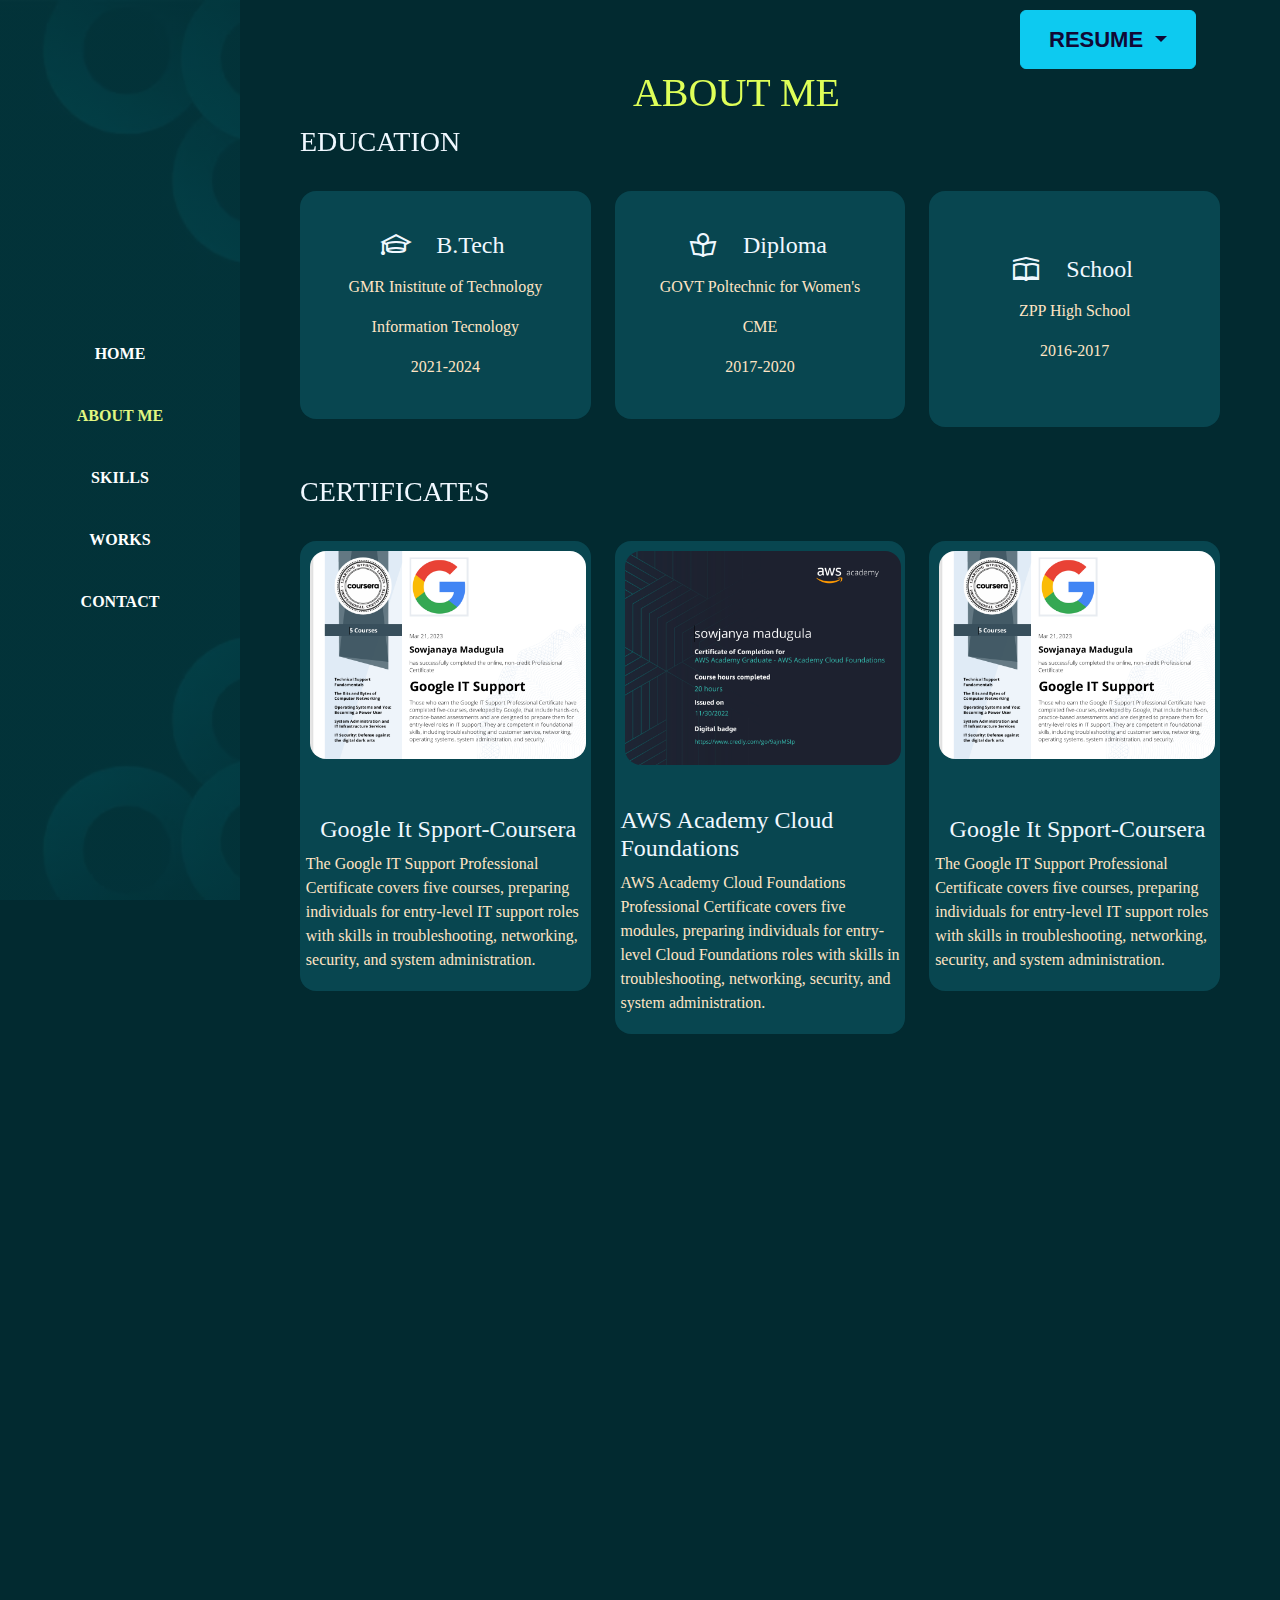
==== aboutme.html @ abd5763e "first commit" ====
<!DOCTYPE html>
<html lang="en">
<head>
    <meta charset="UTF-8">
    <meta name="viewport" content="width=device-width, initial-scale=1.0">
    <title>My portfolio</title>
    <link rel="stylesheet" href="./Assets/css/bootstrap.min.css">
    <link rel="stylesheet" href="./Assets/css/aos.css">
    <link rel="stylesheet" href="./Assets/css/line-awesome.min.css">
    <link rel="stylesheet" href="./Assets/css/style.css">
</head>
<body data-bs-spy="scroll" data-bs-target=".navbar">
<!-- navbar -->
<nav class="navbar navbar-expand-lg navbar-dark fixed-top">
    <div class="container flex-lg-column">
      <a class="navbar-brand mg-lg-auto mb-lg-4" href="#">
        <span class="h3 fw-bold d-blod d-lg-none">Madugula Sowjanya</span>
        <!-- <img src="./Assets/images/myphoto.jpg"  class="d-none d-lg-block Iounded-circle" alt="photo"> -->
      </a>
      <button class="navbar-toggler" type="button" data-bs-toggle="collapse" data-bs-target="#navbarNav" aria-controls="navbarNav" aria-expanded="false" aria-label="Toggle navigation">
        <span class="navbar-toggler-icon"></span>
      </button>
      <div class="collapse navbar-collapse" id="navbar">
        <ul class="navbar-nav ms-auto flex-lg-column text-lg-center">
         
          <li class="nav-item">
            <a class="nav-link" href="index.html">Home</a>
          </li>
          <li class="nav-item">
            <a class="nav-link" href="#aboutme">About Me</a>
          </li>
          <li class="nav-item">
            <a class="nav-link" href="skills.html">Skills</a>
          </li>
          <li class="nav-item">
            <a class="nav-link" href="works.html">Works</a>
          </li>
         
          <li class="nav-item">
            <a class="nav-link" href="contact.html">Contact</a>
          </li>
        </ul>
      </div>
    </div>
  </nav>
  <div id="content-wrapper">
    <div class="dropdown" style="margin-left: 75%;">
      <button class="btn btn-info dropdown-toggle" type="button" data-bs-toggle="dropdown" aria-expanded="false" style="color: rgb(17, 8, 53);font-size:22px">RESUME
          <i class="bi bi-three-dots-vertical"></i> 
      </button>
      <ul class="dropdown-menu">
          <li><a class="dropdown-item" href="./Assets/images/MADUGULASOWJANYA.pdf" target="_blank">View</a></li>
          <li><a class="dropdown-item" href="./Assets/images/MADUGULASOWJANYA.pdf"  download target="_blank" class="download-btn" title="Download Resume"><i class="fa-solid fa-download"></i> Download</a></li>
      </ul>
  </div>
  <section id="aboutme" class="full-height1 px-lg-5">
    <div class="container">
      <div class="row pb-4" data-aos="fade-up"  data-aos-delay="200">
        <div class="col-lg-8">
          <h1 class="head">ABOUT ME</h1>
          <h3 style="color:aliceblue;font-family:serif;" >EDUCATION</h3>
        </div>
      </div>
  <div class="row gy-4">
    <div class="col-md-4"data-aos="fade-up">
    <div class="about p-4 bg-base rounded-4 shadow-effect" >
        
      <div class="btech">
       <div class="icon rounded-4"style="color:aliceblue"> 
        <i class="las la-graduation-cap"></i></div>
       <div>
        <h4 class="mt-3 mb-2"style="color:aliceblue;font-family:serif;">B.Tech</h4>
       </div>
      </div>
      <div class="edu1">
      <p> GMR Inistitute of Technology</p>
      <p>Information Tecnology</p>
      <p>2021-2024</p>
      </div>
    </div>
  </div>
  <div class="col-md-4"data-aos="fade-up"  data-aos-delay="400">
    <div class="about p-4 bg-base rounded-4 shadow-effect" >
        
      <div class="btech ">
       <div class="icon rounded-4"style="color:aliceblue"> <i class="las la-book-reader"></i></div>
       <div>
        <h4 class="mt-3 mb-2 " style="color:aliceblue;font-family:serif;">Diploma</h4>
       </div>
      </div>
      
      <div class="edu1">
        <p> GOVT Poltechnic for Women's</p>
      <p>CME</p>
      <p>2017-2020</p>
      </div>
    </div>
  </div>
  <div class="col-md-4" data-aos="fade-up"  data-aos-delay="700">
    <div class="about p-5 bg-base rounded-4 shadow-effect" >
        
      <div class="btech">
       <div class="icon rounded-4"style="color:aliceblue"> <i class="las la-school"></i></div>
       <div>
        <h4 class="mt-3"style="color:aliceblue;font-family:serif;">School </h4>
       </div>
      </div>
      <div class="edu1">
      <p> ZPP High School</p>
    
      <p>2016-2017</p>
    </div>
    </div>
    </div>
  </div>
</div>
   
  </section>
<!-- certicates -->
 <section id="certificates" class="full-height1 px-lg-5">
    <div class="container">
        <div class="row pb-4"  data-aos="fade-up"  >
            <div class="col-lg-8">
                <h3 style="color:aliceblue; margin-top:8%;font-family:serif;" >CERTIFICATES</h3>
            </div>
        </div>
        <div class="row">
            <div class="col-lg-4" data-aos="fade-up"data-aos-delay="900" >
<div class="card-custom rounded-4  bg-base shadow-effect">
    <div class="card-custom-img rounded-4" ></div>
<img src="./Assets/images/google-it-support.png" class="rounded-4" alt="coursera" style="height: 100%;width:95%; margin-top:10px;margin-left:10px">

<div class="card-custom-content p-4"></div>
<div class="cer">
    <h4 style="color:aliceblue; margin-top:8%;font-family:serif;">Google It Spport-Coursera</h4>
<p>The Google IT Support Professional Certificate covers five courses, preparing individuals for entry-level IT support roles with skills in troubleshooting, networking, security, and system administration.</p>
            </div>
</div>
        </div>
        <div class="col-lg-4" data-aos="fade-up"data-aos-delay="900" >
            <div class="card-custom rounded-4  bg-base shadow-effect">
                <div class="card-custom-img rounded-4" ></div>
            <img src="Assets/images/aws-cloud-foundation.png" class="rounded-4" alt="coursera" style="height: 100%;width:95%; margin-top:10px;margin-left:10px">
            
            <div class="card-custom-content p-4"></div>
            <div class="cer1">
                <h4 style="color:aliceblue; margin-top:8%;font-family:serif;">AWS Academy Cloud Foundations</h4>
            <p>AWS Academy Cloud Foundations Professional Certificate covers five modules, preparing individuals for entry-level  Cloud Foundations roles with skills in troubleshooting, networking, security, and system administration.</p>
                        </div>
            </div>
                    </div>
                    <div class="col-lg-4" data-aos="fade-up"data-aos-delay="1100" >
                        <div class="card-custom rounded-4  bg-base shadow-effect">
                            <div class="card-custom-img rounded-4" ></div>
                        <img src="./Assets/images/google-it-support.png" class="rounded-4" alt="coursera" style="height: 50%;width:95%; margin-top:10px;margin-left:10px">
                        
                        <div class="card-custom-content p-4"></div>
                        <div class="cer">
                            <h4 style="color:aliceblue; margin-top:8%;font-family:serif;">Google It Spport-Coursera</h4>
                        <p>The Google IT Support Professional Certificate covers five courses, preparing individuals for entry-level IT support roles with skills in troubleshooting, networking, security, and system administration.</p>
                                    </div>
                        </div>
                                </div>
    </div>
</div>
 </section>
 <section id="certificates" class="full-height1 px-lg-5">
    <div class="continer">
       <div class="row pb-4 " data-aos="fade-up"data-aos-delay="200" >
        <div class="col-md-6">
           
           <h3 style="margin-top:5%;color:aliceblue; margin-top:8%;font-family:serif; margin-left:5%">INTERNSHIP</h3>
        </div>
       </div>
    
       <div class="row int-cer">
        <div class="col-md-6" data-aos="fade-up"data-aos-delay="200" >
            <img src="./Assets/images/intenship-cer.png" alt="" class="cer-img">
        </div>
        <div class="col-md-6" data-aos="fade-up"data-aos-delay="300" >
            <div class="bg-base1 shadow-effect">
            <h4 style="color:aliceblue; margin-top:6%;font-family:serif;"> KRIFY SOTWARE TECHNOLOGIES PRIVATE 
                LIMITED,  KAKINADA</h4>
            <p style="color: bisque; font-family:serif;"> OWASP Top Ten outlines critical web app vulnerabilities
            like injection flaws, broken authentication, XSS, and
            more. Awareness and proactive measures like input
            validation and regular assessments are vital for
            mitigation. Awareness of vulnerabilities is key for
            effective security measures. With robust protocols, web
            apps can defend against cyber threats and protect data.</p>
            </div>
            </div>
            </div>
        </div>
       </div>

 </section>

</div>
</div>
<script src="./Assets/javascript/bootstrap.bundle.min.js"></script>
<script src="./Assets/javascript/aos.js"></script>
<script src="./Assets/javascript/main.js"></script>
</body>
</html>
---- Assets/css/line-awesome.min.css ----
.la,.lab,.lad,.lal,.lar,.las{-moz-osx-font-smoothing:grayscale;-webkit-font-smoothing:antialiased;display:inline-block;font-style:normal;font-variant:normal;text-rendering:auto;line-height:1}.la-lg{font-size:1.33333em;line-height:.75em;vertical-align:-.0667em}.la-xs{font-size:.75em}.la-sm{font-size:.875em}.la-1x{font-size:1em}.la-2x{font-size:2em}.la-3x{font-size:3em}.la-4x{font-size:4em}.la-5x{font-size:5em}.la-6x{font-size:6em}.la-7x{font-size:7em}.la-8x{font-size:8em}.la-9x{font-size:9em}.la-10x{font-size:10em}.la-fw{text-align:center;width:1.25em}.la-ul{list-style-type:none;margin-left:2.5em;padding-left:0}.la-ul>li{position:relative}.la-li{left:-2em;position:absolute;text-align:center;width:2em;line-height:inherit}.la-border{border:solid .08em #eee;border-radius:.1em;padding:.2em .25em .15em}.la-pull-left{float:left}.la-pull-right{float:right}.la.la-pull-left,.lab.la-pull-left,.lal.la-pull-left,.lar.la-pull-left,.las.la-pull-left{margin-right:.3em}.la.la-pull-right,.lab.la-pull-right,.lal.la-pull-right,.lar.la-pull-right,.las.la-pull-right{margin-left:.3em}.la-spin{-webkit-animation:la-spin 2s infinite linear;animation:la-spin 2s infinite linear}.la-pulse{-webkit-animation:la-spin 1s infinite steps(8);animation:la-spin 1s infinite steps(8)}@-webkit-keyframes la-spin{0%{-webkit-transform:rotate(0);transform:rotate(0)}100%{-webkit-transform:rotate(360deg);transform:rotate(360deg)}}@keyframes la-spin{0%{-webkit-transform:rotate(0);transform:rotate(0)}100%{-webkit-transform:rotate(360deg);transform:rotate(360deg)}}.la-rotate-90{-webkit-transform:rotate(90deg);transform:rotate(90deg)}.la-rotate-180{-webkit-transform:rotate(180deg);transform:rotate(180deg)}.la-rotate-270{-webkit-transform:rotate(270deg);transform:rotate(270deg)}.la-flip-horizontal{-webkit-transform:scale(-1,1);transform:scale(-1,1)}.la-flip-vertical{-webkit-transform:scale(1,-1);transform:scale(1,-1)}.la-flip-both,.la-flip-horizontal.la-flip-vertical{-webkit-transform:scale(-1,-1);transform:scale(-1,-1)}:root .la-flip-both,:root .la-flip-horizontal,:root .la-flip-vertical,:root .la-rotate-180,:root .la-rotate-270,:root .la-rotate-90{-webkit-filter:none;filter:none}.la-stack{display:inline-block;height:2em;line-height:2em;position:relative;vertical-align:middle;width:2.5em}.la-stack-1x,.la-stack-2x{left:0;position:absolute;text-align:center;width:100%}.la-stack-1x{line-height:inherit}.la-stack-2x{font-size:2em}.la-inverse{color:#fff}.la-500px:before{content:"\f26e"}.la-accessible-icon:before{content:"\f368"}.la-accusoft:before{content:"\f369"}.la-acquisitions-incorporated:before{content:"\f6af"}.la-ad:before{content:"\f641"}.la-address-book:before{content:"\f2b9"}.la-address-card:before{content:"\f2bb"}.la-adjust:before{content:"\f042"}.la-adn:before{content:"\f170"}.la-adobe:before{content:"\f778"}.la-adversal:before{content:"\f36a"}.la-affiliatetheme:before{content:"\f36b"}.la-air-freshener:before{content:"\f5d0"}.la-airbnb:before{content:"\f834"}.la-algolia:before{content:"\f36c"}.la-align-center:before{content:"\f037"}.la-align-justify:before{content:"\f039"}.la-align-left:before{content:"\f036"}.la-align-right:before{content:"\f038"}.la-alipay:before{content:"\f642"}.la-allergies:before{content:"\f461"}.la-amazon:before{content:"\f270"}.la-amazon-pay:before{content:"\f42c"}.la-ambulance:before{content:"\f0f9"}.la-american-sign-language-interpreting:before{content:"\f2a3"}.la-amilia:before{content:"\f36d"}.la-anchor:before{content:"\f13d"}.la-android:before{content:"\f17b"}.la-angellist:before{content:"\f209"}.la-angle-double-down:before{content:"\f103"}.la-angle-double-left:before{content:"\f100"}.la-angle-double-right:before{content:"\f101"}.la-angle-double-up:before{content:"\f102"}.la-angle-down:before{content:"\f107"}.la-angle-left:before{content:"\f104"}.la-angle-right:before{content:"\f105"}.la-angle-up:before{content:"\f106"}.la-angry:before{content:"\f556"}.la-angrycreative:before{content:"\f36e"}.la-angular:before{content:"\f420"}.la-ankh:before{content:"\f644"}.la-app-store:before{content:"\f36f"}.la-app-store-ios:before{content:"\f370"}.la-apper:before{content:"\f371"}.la-apple:before{content:"\f179"}.la-apple-alt:before{content:"\f5d1"}.la-apple-pay:before{content:"\f415"}.la-archive:before{content:"\f187"}.la-archway:before{content:"\f557"}.la-arrow-alt-circle-down:before{content:"\f358"}.la-arrow-alt-circle-left:before{content:"\f359"}.la-arrow-alt-circle-right:before{content:"\f35a"}.la-arrow-alt-circle-up:before{content:"\f35b"}.la-arrow-circle-down:before{content:"\f0ab"}.la-arrow-circle-left:before{content:"\f0a8"}.la-arrow-circle-right:before{content:"\f0a9"}.la-arrow-circle-up:before{content:"\f0aa"}.la-arrow-down:before{content:"\f063"}.la-arrow-left:before{content:"\f060"}.la-arrow-right:before{content:"\f061"}.la-arrow-up:before{content:"\f062"}.la-arrows-alt:before{content:"\f0b2"}.la-arrows-alt-h:before{content:"\f337"}.la-arrows-alt-v:before{content:"\f338"}.la-artstation:before{content:"\f77a"}.la-assistive-listening-systems:before{content:"\f2a2"}.la-asterisk:before{content:"\f069"}.la-asymmetrik:before{content:"\f372"}.la-at:before{content:"\f1fa"}.la-atlas:before{content:"\f558"}.la-atlassian:before{content:"\f77b"}.la-atom:before{content:"\f5d2"}.la-audible:before{content:"\f373"}.la-audio-description:before{content:"\f29e"}.la-autoprefixer:before{content:"\f41c"}.la-avianex:before{content:"\f374"}.la-aviato:before{content:"\f421"}.la-award:before{content:"\f559"}.la-aws:before{content:"\f375"}.la-baby:before{content:"\f77c"}.la-baby-carriage:before{content:"\f77d"}.la-backspace:before{content:"\f55a"}.la-backward:before{content:"\f04a"}.la-bacon:before{content:"\f7e5"}.la-balance-scale:before{content:"\f24e"}.la-balance-scale-left:before{content:"\f515"}.la-balance-scale-right:before{content:"\f516"}.la-ban:before{content:"\f05e"}.la-band-aid:before{content:"\f462"}.la-bandcamp:before{content:"\f2d5"}.la-barcode:before{content:"\f02a"}.la-bars:before{content:"\f0c9"}.la-baseball-ball:before{content:"\f433"}.la-basketball-ball:before{content:"\f434"}.la-bath:before{content:"\f2cd"}.la-battery-empty:before{content:"\f244"}.la-battery-full:before{content:"\f240"}.la-battery-half:before{content:"\f242"}.la-battery-quarter:before{content:"\f243"}.la-battery-three-quarters:before{content:"\f241"}.la-battle-net:before{content:"\f835"}.la-bed:before{content:"\f236"}.la-beer:before{content:"\f0fc"}.la-behance:before{content:"\f1b4"}.la-behance-square:before{content:"\f1b5"}.la-bell:before{content:"\f0f3"}.la-bell-slash:before{content:"\f1f6"}.la-bezier-curve:before{content:"\f55b"}.la-bible:before{content:"\f647"}.la-bicycle:before{content:"\f206"}.la-biking:before{content:"\f84a"}.la-bimobject:before{content:"\f378"}.la-binoculars:before{content:"\f1e5"}.la-biohazard:before{content:"\f780"}.la-birthday-cake:before{content:"\f1fd"}.la-bitbucket:before{content:"\f171"}.la-bitcoin:before{content:"\f379"}.la-bity:before{content:"\f37a"}.la-black-tie:before{content:"\f27e"}.la-blackberry:before{content:"\f37b"}.la-blender:before{content:"\f517"}.la-blender-phone:before{content:"\f6b6"}.la-blind:before{content:"\f29d"}.la-blog:before{content:"\f781"}.la-blogger:before{content:"\f37c"}.la-blogger-b:before{content:"\f37d"}.la-bluetooth:before{content:"\f293"}.la-bluetooth-b:before{content:"\f294"}.la-bold:before{content:"\f032"}.la-bolt:before{content:"\f0e7"}.la-bomb:before{content:"\f1e2"}.la-bone:before{content:"\f5d7"}.la-bong:before{content:"\f55c"}.la-book:before{content:"\f02d"}.la-book-dead:before{content:"\f6b7"}.la-book-medical:before{content:"\f7e6"}.la-book-open:before{content:"\f518"}.la-book-reader:before{content:"\f5da"}.la-bookmark:before{content:"\f02e"}.la-bootstrap:before{content:"\f836"}.la-border-all:before{content:"\f84c"}.la-border-none:before{content:"\f850"}.la-border-style:before{content:"\f853"}.la-bowling-ball:before{content:"\f436"}.la-box:before{content:"\f466"}.la-box-open:before{content:"\f49e"}.la-boxes:before{content:"\f468"}.la-braille:before{content:"\f2a1"}.la-brain:before{content:"\f5dc"}.la-bread-slice:before{content:"\f7ec"}.la-briefcase:before{content:"\f0b1"}.la-briefcase-medical:before{content:"\f469"}.la-broadcast-tower:before{content:"\f519"}.la-broom:before{content:"\f51a"}.la-brush:before{content:"\f55d"}.la-btc:before{content:"\f15a"}.la-buffer:before{content:"\f837"}.la-bug:before{content:"\f188"}.la-building:before{content:"\f1ad"}.la-bullhorn:before{content:"\f0a1"}.la-bullseye:before{content:"\f140"}.la-burn:before{content:"\f46a"}.la-buromobelexperte:before{content:"\f37f"}.la-bus:before{content:"\f207"}.la-bus-alt:before{content:"\f55e"}.la-business-time:before{content:"\f64a"}.la-buy-n-large:before{content:"\f8a6"}.la-buysellads:before{content:"\f20d"}.la-calculator:before{content:"\f1ec"}.la-calendar:before{content:"\f133"}.la-calendar-alt:before{content:"\f073"}.la-calendar-check:before{content:"\f274"}.la-calendar-day:before{content:"\f783"}.la-calendar-minus:before{content:"\f272"}.la-calendar-plus:before{content:"\f271"}.la-calendar-times:before{content:"\f273"}.la-calendar-week:before{content:"\f784"}.la-camera:before{content:"\f030"}.la-camera-retro:before{content:"\f083"}.la-campground:before{content:"\f6bb"}.la-canadian-maple-leaf:before{content:"\f785"}.la-candy-cane:before{content:"\f786"}.la-cannabis:before{content:"\f55f"}.la-capsules:before{content:"\f46b"}.la-car:before{content:"\f1b9"}.la-car-alt:before{content:"\f5de"}.la-car-battery:before{content:"\f5df"}.la-car-crash:before{content:"\f5e1"}.la-car-side:before{content:"\f5e4"}.la-caret-down:before{content:"\f0d7"}.la-caret-left:before{content:"\f0d9"}.la-caret-right:before{content:"\f0da"}.la-caret-square-down:before{content:"\f150"}.la-caret-square-left:before{content:"\f191"}.la-caret-square-right:before{content:"\f152"}.la-caret-square-up:before{content:"\f151"}.la-caret-up:before{content:"\f0d8"}.la-carrot:before{content:"\f787"}.la-cart-arrow-down:before{content:"\f218"}.la-cart-plus:before{content:"\f217"}.la-cash-register:before{content:"\f788"}.la-cat:before{content:"\f6be"}.la-cc-amazon-pay:before{content:"\f42d"}.la-cc-amex:before{content:"\f1f3"}.la-cc-apple-pay:before{content:"\f416"}.la-cc-diners-club:before{content:"\f24c"}.la-cc-discover:before{content:"\f1f2"}.la-cc-jcb:before{content:"\f24b"}.la-cc-mastercard:before{content:"\f1f1"}.la-cc-paypal:before{content:"\f1f4"}.la-cc-stripe:before{content:"\f1f5"}.la-cc-visa:before{content:"\f1f0"}.la-centercode:before{content:"\f380"}.la-centos:before{content:"\f789"}.la-certificate:before{content:"\f0a3"}.la-chair:before{content:"\f6c0"}.la-chalkboard:before{content:"\f51b"}.la-chalkboard-teacher:before{content:"\f51c"}.la-charging-station:before{content:"\f5e7"}.la-chart-area:before{content:"\f1fe"}.la-chart-bar:before{content:"\f080"}.la-chart-line:before{content:"\f201"}.la-chart-pie:before{content:"\f200"}.la-check:before{content:"\f00c"}.la-check-circle:before{content:"\f058"}.la-check-double:before{content:"\f560"}.la-check-square:before{content:"\f14a"}.la-cheese:before{content:"\f7ef"}.la-chess:before{content:"\f439"}.la-chess-bishop:before{content:"\f43a"}.la-chess-board:before{content:"\f43c"}.la-chess-king:before{content:"\f43f"}.la-chess-knight:before{content:"\f441"}.la-chess-pawn:before{content:"\f443"}.la-chess-queen:before{content:"\f445"}.la-chess-rook:before{content:"\f447"}.la-chevron-circle-down:before{content:"\f13a"}.la-chevron-circle-left:before{content:"\f137"}.la-chevron-circle-right:before{content:"\f138"}.la-chevron-circle-up:before{content:"\f139"}.la-chevron-down:before{content:"\f078"}.la-chevron-left:before{content:"\f053"}.la-chevron-right:before{content:"\f054"}.la-chevron-up:before{content:"\f077"}.la-child:before{content:"\f1ae"}.la-chrome:before{content:"\f268"}.la-chromecast:before{content:"\f838"}.la-church:before{content:"\f51d"}.la-circle:before{content:"\f111"}.la-circle-notch:before{content:"\f1ce"}.la-city:before{content:"\f64f"}.la-clinic-medical:before{content:"\f7f2"}.la-clipboard:before{content:"\f328"}.la-clipboard-check:before{content:"\f46c"}.la-clipboard-list:before{content:"\f46d"}.la-clock:before{content:"\f017"}.la-clone:before{content:"\f24d"}.la-closed-captioning:before{content:"\f20a"}.la-cloud:before{content:"\f0c2"}.la-cloud-download-alt:before{content:"\f381"}.la-cloud-meatball:before{content:"\f73b"}.la-cloud-moon:before{content:"\f6c3"}.la-cloud-moon-rain:before{content:"\f73c"}.la-cloud-rain:before{content:"\f73d"}.la-cloud-showers-heavy:before{content:"\f740"}.la-cloud-sun:before{content:"\f6c4"}.la-cloud-sun-rain:before{content:"\f743"}.la-cloud-upload-alt:before{content:"\f382"}.la-cloudscale:before{content:"\f383"}.la-cloudsmith:before{content:"\f384"}.la-cloudversify:before{content:"\f385"}.la-cocktail:before{content:"\f561"}.la-code:before{content:"\f121"}.la-code-branch:before{content:"\f126"}.la-codepen:before{content:"\f1cb"}.la-codiepie:before{content:"\f284"}.la-coffee:before{content:"\f0f4"}.la-cog:before{content:"\f013"}.la-cogs:before{content:"\f085"}.la-coins:before{content:"\f51e"}.la-columns:before{content:"\f0db"}.la-comment:before{content:"\f075"}.la-comment-alt:before{content:"\f27a"}.la-comment-dollar:before{content:"\f651"}.la-comment-dots:before{content:"\f4ad"}.la-comment-medical:before{content:"\f7f5"}.la-comment-slash:before{content:"\f4b3"}.la-comments:before{content:"\f086"}.la-comments-dollar:before{content:"\f653"}.la-compact-disc:before{content:"\f51f"}.la-compass:before{content:"\f14e"}.la-compress:before{content:"\f066"}.la-compress-arrows-alt:before{content:"\f78c"}.la-concierge-bell:before{content:"\f562"}.la-confluence:before{content:"\f78d"}.la-connectdevelop:before{content:"\f20e"}.la-contao:before{content:"\f26d"}.la-cookie:before{content:"\f563"}.la-cookie-bite:before{content:"\f564"}.la-copy:before{content:"\f0c5"}.la-copyright:before{content:"\f1f9"}.la-cotton-bureau:before{content:"\f89e"}.la-couch:before{content:"\f4b8"}.la-cpanel:before{content:"\f388"}.la-creative-commons:before{content:"\f25e"}.la-creative-commons-by:before{content:"\f4e7"}.la-creative-commons-nc:before{content:"\f4e8"}.la-creative-commons-nc-eu:before{content:"\f4e9"}.la-creative-commons-nc-jp:before{content:"\f4ea"}.la-creative-commons-nd:before{content:"\f4eb"}.la-creative-commons-pd:before{content:"\f4ec"}.la-creative-commons-pd-alt:before{content:"\f4ed"}.la-creative-commons-remix:before{content:"\f4ee"}.la-creative-commons-sa:before{content:"\f4ef"}.la-creative-commons-sampling:before{content:"\f4f0"}.la-creative-commons-sampling-plus:before{content:"\f4f1"}.la-creative-commons-share:before{content:"\f4f2"}.la-creative-commons-zero:before{content:"\f4f3"}.la-credit-card:before{content:"\f09d"}.la-critical-role:before{content:"\f6c9"}.la-crop:before{content:"\f125"}.la-crop-alt:before{content:"\f565"}.la-cross:before{content:"\f654"}.la-crosshairs:before{content:"\f05b"}.la-crow:before{content:"\f520"}.la-crown:before{content:"\f521"}.la-crutch:before{content:"\f7f7"}.la-css3:before{content:"\f13c"}.la-css3-alt:before{content:"\f38b"}.la-cube:before{content:"\f1b2"}.la-cubes:before{content:"\f1b3"}.la-cut:before{content:"\f0c4"}.la-cuttlefish:before{content:"\f38c"}.la-d-and-d:before{content:"\f38d"}.la-d-and-d-beyond:before{content:"\f6ca"}.la-dashcube:before{content:"\f210"}.la-database:before{content:"\f1c0"}.la-deaf:before{content:"\f2a4"}.la-delicious:before{content:"\f1a5"}.la-democrat:before{content:"\f747"}.la-deploydog:before{content:"\f38e"}.la-deskpro:before{content:"\f38f"}.la-desktop:before{content:"\f108"}.la-dev:before{content:"\f6cc"}.la-deviantart:before{content:"\f1bd"}.la-dharmachakra:before{content:"\f655"}.la-dhl:before{content:"\f790"}.la-diagnoses:before{content:"\f470"}.la-diaspora:before{content:"\f791"}.la-dice:before{content:"\f522"}.la-dice-d20:before{content:"\f6cf"}.la-dice-d6:before{content:"\f6d1"}.la-dice-five:before{content:"\f523"}.la-dice-four:before{content:"\f524"}.la-dice-one:before{content:"\f525"}.la-dice-six:before{content:"\f526"}.la-dice-three:before{content:"\f527"}.la-dice-two:before{content:"\f528"}.la-digg:before{content:"\f1a6"}.la-digital-ocean:before{content:"\f391"}.la-digital-tachograph:before{content:"\f566"}.la-directions:before{content:"\f5eb"}.la-discord:before{content:"\f392"}.la-discourse:before{content:"\f393"}.la-divide:before{content:"\f529"}.la-dizzy:before{content:"\f567"}.la-dna:before{content:"\f471"}.la-dochub:before{content:"\f394"}.la-docker:before{content:"\f395"}.la-dog:before{content:"\f6d3"}.la-dollar-sign:before{content:"\f155"}.la-dolly:before{content:"\f472"}.la-dolly-flatbed:before{content:"\f474"}.la-donate:before{content:"\f4b9"}.la-door-closed:before{content:"\f52a"}.la-door-open:before{content:"\f52b"}.la-dot-circle:before{content:"\f192"}.la-dove:before{content:"\f4ba"}.la-download:before{content:"\f019"}.la-draft2digital:before{content:"\f396"}.la-drafting-compass:before{content:"\f568"}.la-dragon:before{content:"\f6d5"}.la-draw-polygon:before{content:"\f5ee"}.la-dribbble:before{content:"\f17d"}.la-dribbble-square:before{content:"\f397"}.la-dropbox:before{content:"\f16b"}.la-drum:before{content:"\f569"}.la-drum-steelpan:before{content:"\f56a"}.la-drumstick-bite:before{content:"\f6d7"}.la-drupal:before{content:"\f1a9"}.la-dumbbell:before{content:"\f44b"}.la-dumpster:before{content:"\f793"}.la-dumpster-fire:before{content:"\f794"}.la-dungeon:before{content:"\f6d9"}.la-dyalog:before{content:"\f399"}.la-earlybirds:before{content:"\f39a"}.la-ebay:before{content:"\f4f4"}.la-edge:before{content:"\f282"}.la-edit:before{content:"\f044"}.la-egg:before{content:"\f7fb"}.la-eject:before{content:"\f052"}.la-elementor:before{content:"\f430"}.la-ellipsis-h:before{content:"\f141"}.la-ellipsis-v:before{content:"\f142"}.la-ello:before{content:"\f5f1"}.la-ember:before{content:"\f423"}.la-empire:before{content:"\f1d1"}.la-envelope:before{content:"\f0e0"}.la-envelope-open:before{content:"\f2b6"}.la-envelope-open-text:before{content:"\f658"}.la-envelope-square:before{content:"\f199"}.la-envira:before{content:"\f299"}.la-equals:before{content:"\f52c"}.la-eraser:before{content:"\f12d"}.la-erlang:before{content:"\f39d"}.la-ethereum:before{content:"\f42e"}.la-ethernet:before{content:"\f796"}.la-etsy:before{content:"\f2d7"}.la-euro-sign:before{content:"\f153"}.la-evernote:before{content:"\f839"}.la-exchange-alt:before{content:"\f362"}.la-exclamation:before{content:"\f12a"}.la-exclamation-circle:before{content:"\f06a"}.la-exclamation-triangle:before{content:"\f071"}.la-expand:before{content:"\f065"}.la-expand-arrows-alt:before{content:"\f31e"}.la-expeditedssl:before{content:"\f23e"}.la-external-link-alt:before{content:"\f35d"}.la-external-link-square-alt:before{content:"\f360"}.la-eye:before{content:"\f06e"}.la-eye-dropper:before{content:"\f1fb"}.la-eye-slash:before{content:"\f070"}.la-facebook:before{content:"\f09a"}.la-facebook-f:before{content:"\f39e"}.la-facebook-messenger:before{content:"\f39f"}.la-facebook-square:before{content:"\f082"}.la-fan:before{content:"\f863"}.la-fantasy-flight-games:before{content:"\f6dc"}.la-fast-backward:before{content:"\f049"}.la-fast-forward:before{content:"\f050"}.la-fax:before{content:"\f1ac"}.la-feather:before{content:"\f52d"}.la-feather-alt:before{content:"\f56b"}.la-fedex:before{content:"\f797"}.la-fedora:before{content:"\f798"}.la-female:before{content:"\f182"}.la-fighter-jet:before{content:"\f0fb"}.la-figma:before{content:"\f799"}.la-file:before{content:"\f15b"}.la-file-alt:before{content:"\f15c"}.la-file-archive:before{content:"\f1c6"}.la-file-audio:before{content:"\f1c7"}.la-file-code:before{content:"\f1c9"}.la-file-contract:before{content:"\f56c"}.la-file-csv:before{content:"\f6dd"}.la-file-download:before{content:"\f56d"}.la-file-excel:before{content:"\f1c3"}.la-file-export:before{content:"\f56e"}.la-file-image:before{content:"\f1c5"}.la-file-import:before{content:"\f56f"}.la-file-invoice:before{content:"\f570"}.la-file-invoice-dollar:before{content:"\f571"}.la-file-medical:before{content:"\f477"}.la-file-medical-alt:before{content:"\f478"}.la-file-pdf:before{content:"\f1c1"}.la-file-powerpoint:before{content:"\f1c4"}.la-file-prescription:before{content:"\f572"}.la-file-signature:before{content:"\f573"}.la-file-upload:before{content:"\f574"}.la-file-video:before{content:"\f1c8"}.la-file-word:before{content:"\f1c2"}.la-fill:before{content:"\f575"}.la-fill-drip:before{content:"\f576"}.la-film:before{content:"\f008"}.la-filter:before{content:"\f0b0"}.la-fingerprint:before{content:"\f577"}.la-fire:before{content:"\f06d"}.la-fire-alt:before{content:"\f7e4"}.la-fire-extinguisher:before{content:"\f134"}.la-firefox:before{content:"\f269"}.la-first-aid:before{content:"\f479"}.la-first-order:before{content:"\f2b0"}.la-first-order-alt:before{content:"\f50a"}.la-firstdraft:before{content:"\f3a1"}.la-fish:before{content:"\f578"}.la-fist-raised:before{content:"\f6de"}.la-flag:before{content:"\f024"}.la-flag-checkered:before{content:"\f11e"}.la-flag-usa:before{content:"\f74d"}.la-flask:before{content:"\f0c3"}.la-flickr:before{content:"\f16e"}.la-flipboard:before{content:"\f44d"}.la-flushed:before{content:"\f579"}.la-fly:before{content:"\f417"}.la-folder:before{content:"\f07b"}.la-folder-minus:before{content:"\f65d"}.la-folder-open:before{content:"\f07c"}.la-folder-plus:before{content:"\f65e"}.la-font:before{content:"\f031"}.la-font-awesome:before{content:"\f2b4"}.la-font-awesome-alt:before{content:"\f35c"}.la-font-awesome-flag:before{content:"\f425"}.la-font-awesome-logo-full:before{content:"\f4e6"}.la-fonticons:before{content:"\f280"}.la-fonticons-fi:before{content:"\f3a2"}.la-football-ball:before{content:"\f44e"}.la-fort-awesome:before{content:"\f286"}.la-fort-awesome-alt:before{content:"\f3a3"}.la-forumbee:before{content:"\f211"}.la-forward:before{content:"\f04e"}.la-foursquare:before{content:"\f180"}.la-free-code-camp:before{content:"\f2c5"}.la-freebsd:before{content:"\f3a4"}.la-frog:before{content:"\f52e"}.la-frown:before{content:"\f119"}.la-frown-open:before{content:"\f57a"}.la-fulcrum:before{content:"\f50b"}.la-funnel-dollar:before{content:"\f662"}.la-futbol:before{content:"\f1e3"}.la-galactic-republic:before{content:"\f50c"}.la-galactic-senate:before{content:"\f50d"}.la-gamepad:before{content:"\f11b"}.la-gas-pump:before{content:"\f52f"}.la-gavel:before{content:"\f0e3"}.la-gem:before{content:"\f3a5"}.la-genderless:before{content:"\f22d"}.la-get-pocket:before{content:"\f265"}.la-gg:before{content:"\f260"}.la-gg-circle:before{content:"\f261"}.la-ghost:before{content:"\f6e2"}.la-gift:before{content:"\f06b"}.la-gifts:before{content:"\f79c"}.la-git:before{content:"\f1d3"}.la-git-alt:before{content:"\f841"}.la-git-square:before{content:"\f1d2"}.la-github:before{content:"\f09b"}.la-github-alt:before{content:"\f113"}.la-github-square:before{content:"\f092"}.la-gitkraken:before{content:"\f3a6"}.la-gitlab:before{content:"\f296"}.la-gitter:before{content:"\f426"}.la-glass-cheers:before{content:"\f79f"}.la-glass-martini:before{content:"\f000"}.la-glass-martini-alt:before{content:"\f57b"}.la-glass-whiskey:before{content:"\f7a0"}.la-glasses:before{content:"\f530"}.la-glide:before{content:"\f2a5"}.la-glide-g:before{content:"\f2a6"}.la-globe:before{content:"\f0ac"}.la-globe-africa:before{content:"\f57c"}.la-globe-americas:before{content:"\f57d"}.la-globe-asia:before{content:"\f57e"}.la-globe-europe:before{content:"\f7a2"}.la-gofore:before{content:"\f3a7"}.la-golf-ball:before{content:"\f450"}.la-goodreads:before{content:"\f3a8"}.la-goodreads-g:before{content:"\f3a9"}.la-google:before{content:"\f1a0"}.la-google-drive:before{content:"\f3aa"}.la-google-play:before{content:"\f3ab"}.la-google-plus:before{content:"\f2b3"}.la-google-plus-g:before{content:"\f0d5"}.la-google-plus-square:before{content:"\f0d4"}.la-google-wallet:before{content:"\f1ee"}.la-gopuram:before{content:"\f664"}.la-graduation-cap:before{content:"\f19d"}.la-gratipay:before{content:"\f184"}.la-grav:before{content:"\f2d6"}.la-greater-than:before{content:"\f531"}.la-greater-than-equal:before{content:"\f532"}.la-grimace:before{content:"\f57f"}.la-grin:before{content:"\f580"}.la-grin-alt:before{content:"\f581"}.la-grin-beam:before{content:"\f582"}.la-grin-beam-sweat:before{content:"\f583"}.la-grin-hearts:before{content:"\f584"}.la-grin-squint:before{content:"\f585"}.la-grin-squint-tears:before{content:"\f586"}.la-grin-stars:before{content:"\f587"}.la-grin-tears:before{content:"\f588"}.la-grin-tongue:before{content:"\f589"}.la-grin-tongue-squint:before{content:"\f58a"}.la-grin-tongue-wink:before{content:"\f58b"}.la-grin-wink:before{content:"\f58c"}.la-grip-horizontal:before{content:"\f58d"}.la-grip-lines:before{content:"\f7a4"}.la-grip-lines-vertical:before{content:"\f7a5"}.la-grip-vertical:before{content:"\f58e"}.la-gripfire:before{content:"\f3ac"}.la-grunt:before{content:"\f3ad"}.la-guitar:before{content:"\f7a6"}.la-gulp:before{content:"\f3ae"}.la-h-square:before{content:"\f0fd"}.la-hacker-news:before{content:"\f1d4"}.la-hacker-news-square:before{content:"\f3af"}.la-hackerrank:before{content:"\f5f7"}.la-hamburger:before{content:"\f805"}.la-hammer:before{content:"\f6e3"}.la-hamsa:before{content:"\f665"}.la-hand-holding:before{content:"\f4bd"}.la-hand-holding-heart:before{content:"\f4be"}.la-hand-holding-usd:before{content:"\f4c0"}.la-hand-lizard:before{content:"\f258"}.la-hand-middle-finger:before{content:"\f806"}.la-hand-paper:before{content:"\f256"}.la-hand-peace:before{content:"\f25b"}.la-hand-point-down:before{content:"\f0a7"}.la-hand-point-left:before{content:"\f0a5"}.la-hand-point-right:before{content:"\f0a4"}.la-hand-point-up:before{content:"\f0a6"}.la-hand-pointer:before{content:"\f25a"}.la-hand-rock:before{content:"\f255"}.la-hand-scissors:before{content:"\f257"}.la-hand-spock:before{content:"\f259"}.la-hands:before{content:"\f4c2"}.la-hands-helping:before{content:"\f4c4"}.la-handshake:before{content:"\f2b5"}.la-hanukiah:before{content:"\f6e6"}.la-hard-hat:before{content:"\f807"}.la-hashtag:before{content:"\f292"}.la-hat-cowboy:before{content:"\f8c0"}.la-hat-cowboy-side:before{content:"\f8c1"}.la-hat-wizard:before{content:"\f6e8"}.la-haykal:before{content:"\f666"}.la-hdd:before{content:"\f0a0"}.la-heading:before{content:"\f1dc"}.la-headphones:before{content:"\f025"}.la-headphones-alt:before{content:"\f58f"}.la-headset:before{content:"\f590"}.la-heart:before{content:"\f004"}.la-heart-broken:before{content:"\f7a9"}.la-heartbeat:before{content:"\f21e"}.la-helicopter:before{content:"\f533"}.la-highlighter:before{content:"\f591"}.la-hiking:before{content:"\f6ec"}.la-hippo:before{content:"\f6ed"}.la-hips:before{content:"\f452"}.la-hire-a-helper:before{content:"\f3b0"}.la-history:before{content:"\f1da"}.la-hockey-puck:before{content:"\f453"}.la-holly-berry:before{content:"\f7aa"}.la-home:before{content:"\f015"}.la-hooli:before{content:"\f427"}.la-hornbill:before{content:"\f592"}.la-horse:before{content:"\f6f0"}.la-horse-head:before{content:"\f7ab"}.la-hospital:before{content:"\f0f8"}.la-hospital-alt:before{content:"\f47d"}.la-hospital-symbol:before{content:"\f47e"}.la-hot-tub:before{content:"\f593"}.la-hotdog:before{content:"\f80f"}.la-hotel:before{content:"\f594"}.la-hotjar:before{content:"\f3b1"}.la-hourglass:before{content:"\f254"}.la-hourglass-end:before{content:"\f253"}.la-hourglass-half:before{content:"\f252"}.la-hourglass-start:before{content:"\f251"}.la-house-damage:before{content:"\f6f1"}.la-houzz:before{content:"\f27c"}.la-hryvnia:before{content:"\f6f2"}.la-html5:before{content:"\f13b"}.la-hubspot:before{content:"\f3b2"}.la-i-cursor:before{content:"\f246"}.la-ice-cream:before{content:"\f810"}.la-icicles:before{content:"\f7ad"}.la-icons:before{content:"\f86d"}.la-id-badge:before{content:"\f2c1"}.la-id-card:before{content:"\f2c2"}.la-id-card-alt:before{content:"\f47f"}.la-igloo:before{content:"\f7ae"}.la-image:before{content:"\f03e"}.la-images:before{content:"\f302"}.la-imdb:before{content:"\f2d8"}.la-inbox:before{content:"\f01c"}.la-indent:before{content:"\f03c"}.la-industry:before{content:"\f275"}.la-infinity:before{content:"\f534"}.la-info:before{content:"\f129"}.la-info-circle:before{content:"\f05a"}.la-instagram:before{content:"\f16d"}.la-intercom:before{content:"\f7af"}.la-internet-explorer:before{content:"\f26b"}.la-invision:before{content:"\f7b0"}.la-ioxhost:before{content:"\f208"}.la-italic:before{content:"\f033"}.la-itch-io:before{content:"\f83a"}.la-itunes:before{content:"\f3b4"}.la-itunes-note:before{content:"\f3b5"}.la-java:before{content:"\f4e4"}.la-jedi:before{content:"\f669"}.la-jedi-order:before{content:"\f50e"}.la-jenkins:before{content:"\f3b6"}.la-jira:before{content:"\f7b1"}.la-joget:before{content:"\f3b7"}.la-joint:before{content:"\f595"}.la-joomla:before{content:"\f1aa"}.la-journal-whills:before{content:"\f66a"}.la-js:before{content:"\f3b8"}.la-js-square:before{content:"\f3b9"}.la-jsfiddle:before{content:"\f1cc"}.la-kaaba:before{content:"\f66b"}.la-kaggle:before{content:"\f5fa"}.la-key:before{content:"\f084"}.la-keybase:before{content:"\f4f5"}.la-keyboard:before{content:"\f11c"}.la-keycdn:before{content:"\f3ba"}.la-khanda:before{content:"\f66d"}.la-kickstarter:before{content:"\f3bb"}.la-kickstarter-k:before{content:"\f3bc"}.la-kiss:before{content:"\f596"}.la-kiss-beam:before{content:"\f597"}.la-kiss-wink-heart:before{content:"\f598"}.la-kiwi-bird:before{content:"\f535"}.la-korvue:before{content:"\f42f"}.la-landmark:before{content:"\f66f"}.la-language:before{content:"\f1ab"}.la-laptop:before{content:"\f109"}.la-laptop-code:before{content:"\f5fc"}.la-laptop-medical:before{content:"\f812"}.la-laravel:before{content:"\f3bd"}.la-lastfm:before{content:"\f202"}.la-lastfm-square:before{content:"\f203"}.la-laugh:before{content:"\f599"}.la-laugh-beam:before{content:"\f59a"}.la-laugh-squint:before{content:"\f59b"}.la-laugh-wink:before{content:"\f59c"}.la-layer-group:before{content:"\f5fd"}.la-leaf:before{content:"\f06c"}.la-leanpub:before{content:"\f212"}.la-lemon:before{content:"\f094"}.la-less:before{content:"\f41d"}.la-less-than:before{content:"\f536"}.la-less-than-equal:before{content:"\f537"}.la-level-down-alt:before{content:"\f3be"}.la-level-up-alt:before{content:"\f3bf"}.la-life-ring:before{content:"\f1cd"}.la-lightbulb:before{content:"\f0eb"}.la-line:before{content:"\f3c0"}.la-link:before{content:"\f0c1"}.la-linkedin:before{content:"\f08c"}.la-linkedin-in:before{content:"\f0e1"}.la-linode:before{content:"\f2b8"}.la-linux:before{content:"\f17c"}.la-lira-sign:before{content:"\f195"}.la-list:before{content:"\f03a"}.la-list-alt:before{content:"\f022"}.la-list-ol:before{content:"\f0cb"}.la-list-ul:before{content:"\f0ca"}.la-location-arrow:before{content:"\f124"}.la-lock:before{content:"\f023"}.la-lock-open:before{content:"\f3c1"}.la-long-arrow-alt-down:before{content:"\f309"}.la-long-arrow-alt-left:before{content:"\f30a"}.la-long-arrow-alt-right:before{content:"\f30b"}.la-long-arrow-alt-up:before{content:"\f30c"}.la-low-vision:before{content:"\f2a8"}.la-luggage-cart:before{content:"\f59d"}.la-lyft:before{content:"\f3c3"}.la-magento:before{content:"\f3c4"}.la-magic:before{content:"\f0d0"}.la-magnet:before{content:"\f076"}.la-mail-bulk:before{content:"\f674"}.la-mailchimp:before{content:"\f59e"}.la-male:before{content:"\f183"}.la-mandalorian:before{content:"\f50f"}.la-map:before{content:"\f279"}.la-map-marked:before{content:"\f59f"}.la-map-marked-alt:before{content:"\f5a0"}.la-map-marker:before{content:"\f041"}.la-map-marker-alt:before{content:"\f3c5"}.la-map-pin:before{content:"\f276"}.la-map-signs:before{content:"\f277"}.la-markdown:before{content:"\f60f"}.la-marker:before{content:"\f5a1"}.la-mars:before{content:"\f222"}.la-mars-double:before{content:"\f227"}.la-mars-stroke:before{content:"\f229"}.la-mars-stroke-h:before{content:"\f22b"}.la-mars-stroke-v:before{content:"\f22a"}.la-mask:before{content:"\f6fa"}.la-mastodon:before{content:"\f4f6"}.la-maxcdn:before{content:"\f136"}.la-mdb:before{content:"\f8ca"}.la-medal:before{content:"\f5a2"}.la-medapps:before{content:"\f3c6"}.la-medium:before{content:"\f23a"}.la-medium-m:before{content:"\f3c7"}.la-medkit:before{content:"\f0fa"}.la-medrt:before{content:"\f3c8"}.la-meetup:before{content:"\f2e0"}.la-megaport:before{content:"\f5a3"}.la-meh:before{content:"\f11a"}.la-meh-blank:before{content:"\f5a4"}.la-meh-rolling-eyes:before{content:"\f5a5"}.la-memory:before{content:"\f538"}.la-mendeley:before{content:"\f7b3"}.la-menorah:before{content:"\f676"}.la-mercury:before{content:"\f223"}.la-meteor:before{content:"\f753"}.la-microchip:before{content:"\f2db"}.la-microphone:before{content:"\f130"}.la-microphone-alt:before{content:"\f3c9"}.la-microphone-alt-slash:before{content:"\f539"}.la-microphone-slash:before{content:"\f131"}.la-microscope:before{content:"\f610"}.la-microsoft:before{content:"\f3ca"}.la-minus:before{content:"\f068"}.la-minus-circle:before{content:"\f056"}.la-minus-square:before{content:"\f146"}.la-mitten:before{content:"\f7b5"}.la-mix:before{content:"\f3cb"}.la-mixcloud:before{content:"\f289"}.la-mizuni:before{content:"\f3cc"}.la-mobile:before{content:"\f10b"}.la-mobile-alt:before{content:"\f3cd"}.la-modx:before{content:"\f285"}.la-monero:before{content:"\f3d0"}.la-money-bill:before{content:"\f0d6"}.la-money-bill-alt:before{content:"\f3d1"}.la-money-bill-wave:before{content:"\f53a"}.la-money-bill-wave-alt:before{content:"\f53b"}.la-money-check:before{content:"\f53c"}.la-money-check-alt:before{content:"\f53d"}.la-monument:before{content:"\f5a6"}.la-moon:before{content:"\f186"}.la-mortar-pestle:before{content:"\f5a7"}.la-mosque:before{content:"\f678"}.la-motorcycle:before{content:"\f21c"}.la-mountain:before{content:"\f6fc"}.la-mouse:before{content:"\f8cc"}.la-mouse-pointer:before{content:"\f245"}.la-mug-hot:before{content:"\f7b6"}.la-music:before{content:"\f001"}.la-napster:before{content:"\f3d2"}.la-neos:before{content:"\f612"}.la-network-wired:before{content:"\f6ff"}.la-neuter:before{content:"\f22c"}.la-newspaper:before{content:"\f1ea"}.la-nimblr:before{content:"\f5a8"}.la-node:before{content:"\f419"}.la-node-js:before{content:"\f3d3"}.la-not-equal:before{content:"\f53e"}.la-notes-medical:before{content:"\f481"}.la-npm:before{content:"\f3d4"}.la-ns8:before{content:"\f3d5"}.la-nutritionix:before{content:"\f3d6"}.la-object-group:before{content:"\f247"}.la-object-ungroup:before{content:"\f248"}.la-odnoklassniki:before{content:"\f263"}.la-odnoklassniki-square:before{content:"\f264"}.la-oil-can:before{content:"\f613"}.la-old-republic:before{content:"\f510"}.la-om:before{content:"\f679"}.la-opencart:before{content:"\f23d"}.la-openid:before{content:"\f19b"}.la-opera:before{content:"\f26a"}.la-optin-monster:before{content:"\f23c"}.la-orcid:before{content:"\f8d2"}.la-osi:before{content:"\f41a"}.la-otter:before{content:"\f700"}.la-outdent:before{content:"\f03b"}.la-page4:before{content:"\f3d7"}.la-pagelines:before{content:"\f18c"}.la-pager:before{content:"\f815"}.la-paint-brush:before{content:"\f1fc"}.la-paint-roller:before{content:"\f5aa"}.la-palette:before{content:"\f53f"}.la-palfed:before{content:"\f3d8"}.la-pallet:before{content:"\f482"}.la-paper-plane:before{content:"\f1d8"}.la-paperclip:before{content:"\f0c6"}.la-parachute-box:before{content:"\f4cd"}.la-paragraph:before{content:"\f1dd"}.la-parking:before{content:"\f540"}.la-passport:before{content:"\f5ab"}.la-pastafarianism:before{content:"\f67b"}.la-paste:before{content:"\f0ea"}.la-patreon:before{content:"\f3d9"}.la-pause:before{content:"\f04c"}.la-pause-circle:before{content:"\f28b"}.la-paw:before{content:"\f1b0"}.la-paypal:before{content:"\f1ed"}.la-peace:before{content:"\f67c"}.la-pen:before{content:"\f304"}.la-pen-alt:before{content:"\f305"}.la-pen-fancy:before{content:"\f5ac"}.la-pen-nib:before{content:"\f5ad"}.la-pen-square:before{content:"\f14b"}.la-pencil-alt:before{content:"\f303"}.la-pencil-ruler:before{content:"\f5ae"}.la-penny-arcade:before{content:"\f704"}.la-people-carry:before{content:"\f4ce"}.la-pepper-hot:before{content:"\f816"}.la-percent:before{content:"\f295"}.la-percentage:before{content:"\f541"}.la-periscope:before{content:"\f3da"}.la-person-booth:before{content:"\f756"}.la-phabricator:before{content:"\f3db"}.la-phoenix-framework:before{content:"\f3dc"}.la-phoenix-squadron:before{content:"\f511"}.la-phone:before{content:"\f095"}.la-phone-alt:before{content:"\f879"}.la-phone-slash:before{content:"\f3dd"}.la-phone-square:before{content:"\f098"}.la-phone-square-alt:before{content:"\f87b"}.la-phone-volume:before{content:"\f2a0"}.la-photo-video:before{content:"\f87c"}.la-php:before{content:"\f457"}.la-pied-piper:before{content:"\f2ae"}.la-pied-piper-alt:before{content:"\f1a8"}.la-pied-piper-hat:before{content:"\f4e5"}.la-pied-piper-pp:before{content:"\f1a7"}.la-piggy-bank:before{content:"\f4d3"}.la-pills:before{content:"\f484"}.la-pinterest:before{content:"\f0d2"}.la-pinterest-p:before{content:"\f231"}.la-pinterest-square:before{content:"\f0d3"}.la-pizza-slice:before{content:"\f818"}.la-place-of-worship:before{content:"\f67f"}.la-plane:before{content:"\f072"}.la-plane-arrival:before{content:"\f5af"}.la-plane-departure:before{content:"\f5b0"}.la-play:before{content:"\f04b"}.la-play-circle:before{content:"\f144"}.la-playstation:before{content:"\f3df"}.la-plug:before{content:"\f1e6"}.la-plus:before{content:"\f067"}.la-plus-circle:before{content:"\f055"}.la-plus-square:before{content:"\f0fe"}.la-podcast:before{content:"\f2ce"}.la-poll:before{content:"\f681"}.la-poll-h:before{content:"\f682"}.la-poo:before{content:"\f2fe"}.la-poo-storm:before{content:"\f75a"}.la-poop:before{content:"\f619"}.la-portrait:before{content:"\f3e0"}.la-pound-sign:before{content:"\f154"}.la-power-off:before{content:"\f011"}.la-pray:before{content:"\f683"}.la-praying-hands:before{content:"\f684"}.la-prescription:before{content:"\f5b1"}.la-prescription-bottle:before{content:"\f485"}.la-prescription-bottle-alt:before{content:"\f486"}.la-print:before{content:"\f02f"}.la-procedures:before{content:"\f487"}.la-product-hunt:before{content:"\f288"}.la-project-diagram:before{content:"\f542"}.la-pushed:before{content:"\f3e1"}.la-puzzle-piece:before{content:"\f12e"}.la-python:before{content:"\f3e2"}.la-qq:before{content:"\f1d6"}.la-qrcode:before{content:"\f029"}.la-question:before{content:"\f128"}.la-question-circle:before{content:"\f059"}.la-quidditch:before{content:"\f458"}.la-quinscape:before{content:"\f459"}.la-quora:before{content:"\f2c4"}.la-quote-left:before{content:"\f10d"}.la-quote-right:before{content:"\f10e"}.la-quran:before{content:"\f687"}.la-r-project:before{content:"\f4f7"}.la-radiation:before{content:"\f7b9"}.la-radiation-alt:before{content:"\f7ba"}.la-rainbow:before{content:"\f75b"}.la-random:before{content:"\f074"}.la-raspberry-pi:before{content:"\f7bb"}.la-ravelry:before{content:"\f2d9"}.la-react:before{content:"\f41b"}.la-reacteurope:before{content:"\f75d"}.la-readme:before{content:"\f4d5"}.la-rebel:before{content:"\f1d0"}.la-receipt:before{content:"\f543"}.la-record-vinyl:before{content:"\f8d9"}.la-recycle:before{content:"\f1b8"}.la-red-river:before{content:"\f3e3"}.la-reddit:before{content:"\f1a1"}.la-reddit-alien:before{content:"\f281"}.la-reddit-square:before{content:"\f1a2"}.la-redhat:before{content:"\f7bc"}.la-redo:before{content:"\f01e"}.la-redo-alt:before{content:"\f2f9"}.la-registered:before{content:"\f25d"}.la-remove-format:before{content:"\f87d"}.la-renren:before{content:"\f18b"}.la-reply:before{content:"\f3e5"}.la-reply-all:before{content:"\f122"}.la-replyd:before{content:"\f3e6"}.la-republican:before{content:"\f75e"}.la-researchgate:before{content:"\f4f8"}.la-resolving:before{content:"\f3e7"}.la-restroom:before{content:"\f7bd"}.la-retweet:before{content:"\f079"}.la-rev:before{content:"\f5b2"}.la-ribbon:before{content:"\f4d6"}.la-ring:before{content:"\f70b"}.la-road:before{content:"\f018"}.la-robot:before{content:"\f544"}.la-rocket:before{content:"\f135"}.la-rocketchat:before{content:"\f3e8"}.la-rockrms:before{content:"\f3e9"}.la-route:before{content:"\f4d7"}.la-rss:before{content:"\f09e"}.la-rss-square:before{content:"\f143"}.la-ruble-sign:before{content:"\f158"}.la-ruler:before{content:"\f545"}.la-ruler-combined:before{content:"\f546"}.la-ruler-horizontal:before{content:"\f547"}.la-ruler-vertical:before{content:"\f548"}.la-running:before{content:"\f70c"}.la-rupee-sign:before{content:"\f156"}.la-sad-cry:before{content:"\f5b3"}.la-sad-tear:before{content:"\f5b4"}.la-safari:before{content:"\f267"}.la-salesforce:before{content:"\f83b"}.la-sass:before{content:"\f41e"}.la-satellite:before{content:"\f7bf"}.la-satellite-dish:before{content:"\f7c0"}.la-save:before{content:"\f0c7"}.la-schlix:before{content:"\f3ea"}.la-school:before{content:"\f549"}.la-screwdriver:before{content:"\f54a"}.la-scribd:before{content:"\f28a"}.la-scroll:before{content:"\f70e"}.la-sd-card:before{content:"\f7c2"}.la-search:before{content:"\f002"}.la-search-dollar:before{content:"\f688"}.la-search-location:before{content:"\f689"}.la-search-minus:before{content:"\f010"}.la-search-plus:before{content:"\f00e"}.la-searchengin:before{content:"\f3eb"}.la-seedling:before{content:"\f4d8"}.la-sellcast:before{content:"\f2da"}.la-sellsy:before{content:"\f213"}.la-server:before{content:"\f233"}.la-servicestack:before{content:"\f3ec"}.la-shapes:before{content:"\f61f"}.la-share:before{content:"\f064"}.la-share-alt:before{content:"\f1e0"}.la-share-alt-square:before{content:"\f1e1"}.la-share-square:before{content:"\f14d"}.la-shekel-sign:before{content:"\f20b"}.la-shield-alt:before{content:"\f3ed"}.la-ship:before{content:"\f21a"}.la-shipping-fast:before{content:"\f48b"}.la-shirtsinbulk:before{content:"\f214"}.la-shoe-prints:before{content:"\f54b"}.la-shopping-bag:before{content:"\f290"}.la-shopping-basket:before{content:"\f291"}.la-shopping-cart:before{content:"\f07a"}.la-shopware:before{content:"\f5b5"}.la-shower:before{content:"\f2cc"}.la-shuttle-van:before{content:"\f5b6"}.la-sign:before{content:"\f4d9"}.la-sign-in-alt:before{content:"\f2f6"}.la-sign-language:before{content:"\f2a7"}.la-sign-out-alt:before{content:"\f2f5"}.la-signal:before{content:"\f012"}.la-signature:before{content:"\f5b7"}.la-sim-card:before{content:"\f7c4"}.la-simplybuilt:before{content:"\f215"}.la-sistrix:before{content:"\f3ee"}.la-sitemap:before{content:"\f0e8"}.la-sith:before{content:"\f512"}.la-skating:before{content:"\f7c5"}.la-sketch:before{content:"\f7c6"}.la-skiing:before{content:"\f7c9"}.la-skiing-nordic:before{content:"\f7ca"}.la-skull:before{content:"\f54c"}.la-skull-crossbones:before{content:"\f714"}.la-skyatlas:before{content:"\f216"}.la-skype:before{content:"\f17e"}.la-slack:before{content:"\f198"}.la-slack-hash:before{content:"\f3ef"}.la-slash:before{content:"\f715"}.la-sleigh:before{content:"\f7cc"}.la-sliders-h:before{content:"\f1de"}.la-slideshare:before{content:"\f1e7"}.la-smile:before{content:"\f118"}.la-smile-beam:before{content:"\f5b8"}.la-smile-wink:before{content:"\f4da"}.la-smog:before{content:"\f75f"}.la-smoking:before{content:"\f48d"}.la-smoking-ban:before{content:"\f54d"}.la-sms:before{content:"\f7cd"}.la-snapchat:before{content:"\f2ab"}.la-snapchat-ghost:before{content:"\f2ac"}.la-snapchat-square:before{content:"\f2ad"}.la-snowboarding:before{content:"\f7ce"}.la-snowflake:before{content:"\f2dc"}.la-snowman:before{content:"\f7d0"}.la-snowplow:before{content:"\f7d2"}.la-socks:before{content:"\f696"}.la-solar-panel:before{content:"\f5ba"}.la-sort:before{content:"\f0dc"}.la-sort-alpha-down:before{content:"\f15d"}.la-sort-alpha-down-alt:before{content:"\f881"}.la-sort-alpha-up:before{content:"\f15e"}.la-sort-alpha-up-alt:before{content:"\f882"}.la-sort-amount-down:before{content:"\f160"}.la-sort-amount-down-alt:before{content:"\f884"}.la-sort-amount-up:before{content:"\f161"}.la-sort-amount-up-alt:before{content:"\f885"}.la-sort-down:before{content:"\f0dd"}.la-sort-numeric-down:before{content:"\f162"}.la-sort-numeric-down-alt:before{content:"\f886"}.la-sort-numeric-up:before{content:"\f163"}.la-sort-numeric-up-alt:before{content:"\f887"}.la-sort-up:before{content:"\f0de"}.la-soundcloud:before{content:"\f1be"}.la-sourcetree:before{content:"\f7d3"}.la-spa:before{content:"\f5bb"}.la-space-shuttle:before{content:"\f197"}.la-speakap:before{content:"\f3f3"}.la-speaker-deck:before{content:"\f83c"}.la-spell-check:before{content:"\f891"}.la-spider:before{content:"\f717"}.la-spinner:before{content:"\f110"}.la-splotch:before{content:"\f5bc"}.la-spotify:before{content:"\f1bc"}.la-spray-can:before{content:"\f5bd"}.la-square:before{content:"\f0c8"}.la-square-full:before{content:"\f45c"}.la-square-root-alt:before{content:"\f698"}.la-squarespace:before{content:"\f5be"}.la-stack-exchange:before{content:"\f18d"}.la-stack-overflow:before{content:"\f16c"}.la-stackpath:before{content:"\f842"}.la-stamp:before{content:"\f5bf"}.la-star:before{content:"\f005"}.la-star-and-crescent:before{content:"\f699"}.la-star-half:before{content:"\f089"}.la-star-half-alt:before{content:"\f5c0"}.la-star-of-david:before{content:"\f69a"}.la-star-of-life:before{content:"\f621"}.la-staylinked:before{content:"\f3f5"}.la-steam:before{content:"\f1b6"}.la-steam-square:before{content:"\f1b7"}.la-steam-symbol:before{content:"\f3f6"}.la-step-backward:before{content:"\f048"}.la-step-forward:before{content:"\f051"}.la-stethoscope:before{content:"\f0f1"}.la-sticker-mule:before{content:"\f3f7"}.la-sticky-note:before{content:"\f249"}.la-stop:before{content:"\f04d"}.la-stop-circle:before{content:"\f28d"}.la-stopwatch:before{content:"\f2f2"}.la-store:before{content:"\f54e"}.la-store-alt:before{content:"\f54f"}.la-strava:before{content:"\f428"}.la-stream:before{content:"\f550"}.la-street-view:before{content:"\f21d"}.la-strikethrough:before{content:"\f0cc"}.la-stripe:before{content:"\f429"}.la-stripe-s:before{content:"\f42a"}.la-stroopwafel:before{content:"\f551"}.la-studiovinari:before{content:"\f3f8"}.la-stumbleupon:before{content:"\f1a4"}.la-stumbleupon-circle:before{content:"\f1a3"}.la-subscript:before{content:"\f12c"}.la-subway:before{content:"\f239"}.la-suitcase:before{content:"\f0f2"}.la-suitcase-rolling:before{content:"\f5c1"}.la-sun:before{content:"\f185"}.la-superpowers:before{content:"\f2dd"}.la-superscript:before{content:"\f12b"}.la-supple:before{content:"\f3f9"}.la-surprise:before{content:"\f5c2"}.la-suse:before{content:"\f7d6"}.la-swatchbook:before{content:"\f5c3"}.la-swift:before{content:"\f8e1"}.la-swimmer:before{content:"\f5c4"}.la-swimming-pool:before{content:"\f5c5"}.la-symfony:before{content:"\f83d"}.la-synagogue:before{content:"\f69b"}.la-sync:before{content:"\f021"}.la-sync-alt:before{content:"\f2f1"}.la-syringe:before{content:"\f48e"}.la-table:before{content:"\f0ce"}.la-table-tennis:before{content:"\f45d"}.la-tablet:before{content:"\f10a"}.la-tablet-alt:before{content:"\f3fa"}.la-tablets:before{content:"\f490"}.la-tachometer-alt:before{content:"\f3fd"}.la-tag:before{content:"\f02b"}.la-tags:before{content:"\f02c"}.la-tape:before{content:"\f4db"}.la-tasks:before{content:"\f0ae"}.la-taxi:before{content:"\f1ba"}.la-teamspeak:before{content:"\f4f9"}.la-teeth:before{content:"\f62e"}.la-teeth-open:before{content:"\f62f"}.la-telegram:before{content:"\f2c6"}.la-telegram-plane:before{content:"\f3fe"}.la-temperature-high:before{content:"\f769"}.la-temperature-low:before{content:"\f76b"}.la-tencent-weibo:before{content:"\f1d5"}.la-tenge:before{content:"\f7d7"}.la-terminal:before{content:"\f120"}.la-text-height:before{content:"\f034"}.la-text-width:before{content:"\f035"}.la-th:before{content:"\f00a"}.la-th-large:before{content:"\f009"}.la-th-list:before{content:"\f00b"}.la-the-red-yeti:before{content:"\f69d"}.la-theater-masks:before{content:"\f630"}.la-themeco:before{content:"\f5c6"}.la-themeisle:before{content:"\f2b2"}.la-thermometer:before{content:"\f491"}.la-thermometer-empty:before{content:"\f2cb"}.la-thermometer-full:before{content:"\f2c7"}.la-thermometer-half:before{content:"\f2c9"}.la-thermometer-quarter:before{content:"\f2ca"}.la-thermometer-three-quarters:before{content:"\f2c8"}.la-think-peaks:before{content:"\f731"}.la-thumbs-down:before{content:"\f165"}.la-thumbs-up:before{content:"\f164"}.la-thumbtack:before{content:"\f08d"}.la-ticket-alt:before{content:"\f3ff"}.la-times:before{content:"\f00d"}.la-times-circle:before{content:"\f057"}.la-tint:before{content:"\f043"}.la-tint-slash:before{content:"\f5c7"}.la-tired:before{content:"\f5c8"}.la-toggle-off:before{content:"\f204"}.la-toggle-on:before{content:"\f205"}.la-toilet:before{content:"\f7d8"}.la-toilet-paper:before{content:"\f71e"}.la-toolbox:before{content:"\f552"}.la-tools:before{content:"\f7d9"}.la-tooth:before{content:"\f5c9"}.la-torah:before{content:"\f6a0"}.la-torii-gate:before{content:"\f6a1"}.la-tractor:before{content:"\f722"}.la-trade-federation:before{content:"\f513"}.la-trademark:before{content:"\f25c"}.la-traffic-light:before{content:"\f637"}.la-train:before{content:"\f238"}.la-tram:before{content:"\f7da"}.la-transgender:before{content:"\f224"}.la-transgender-alt:before{content:"\f225"}.la-trash:before{content:"\f1f8"}.la-trash-alt:before{content:"\f2ed"}.la-trash-restore:before{content:"\f829"}.la-trash-restore-alt:before{content:"\f82a"}.la-tree:before{content:"\f1bb"}.la-trello:before{content:"\f181"}.la-tripadvisor:before{content:"\f262"}.la-trophy:before{content:"\f091"}.la-truck:before{content:"\f0d1"}.la-truck-loading:before{content:"\f4de"}.la-truck-monster:before{content:"\f63b"}.la-truck-moving:before{content:"\f4df"}.la-truck-pickup:before{content:"\f63c"}.la-tshirt:before{content:"\f553"}.la-tty:before{content:"\f1e4"}.la-tumblr:before{content:"\f173"}.la-tumblr-square:before{content:"\f174"}.la-tv:before{content:"\f26c"}.la-twitch:before{content:"\f1e8"}.la-twitter:before{content:"\f099"}.la-twitter-square:before{content:"\f081"}.la-typo3:before{content:"\f42b"}.la-uber:before{content:"\f402"}.la-ubuntu:before{content:"\f7df"}.la-uikit:before{content:"\f403"}.la-umbraco:before{content:"\f8e8"}.la-umbrella:before{content:"\f0e9"}.la-umbrella-beach:before{content:"\f5ca"}.la-underline:before{content:"\f0cd"}.la-undo:before{content:"\f0e2"}.la-undo-alt:before{content:"\f2ea"}.la-uniregistry:before{content:"\f404"}.la-universal-access:before{content:"\f29a"}.la-university:before{content:"\f19c"}.la-unlink:before{content:"\f127"}.la-unlock:before{content:"\f09c"}.la-unlock-alt:before{content:"\f13e"}.la-untappd:before{content:"\f405"}.la-upload:before{content:"\f093"}.la-ups:before{content:"\f7e0"}.la-usb:before{content:"\f287"}.la-user:before{content:"\f007"}.la-user-alt:before{content:"\f406"}.la-user-alt-slash:before{content:"\f4fa"}.la-user-astronaut:before{content:"\f4fb"}.la-user-check:before{content:"\f4fc"}.la-user-circle:before{content:"\f2bd"}.la-user-clock:before{content:"\f4fd"}.la-user-cog:before{content:"\f4fe"}.la-user-edit:before{content:"\f4ff"}.la-user-friends:before{content:"\f500"}.la-user-graduate:before{content:"\f501"}.la-user-injured:before{content:"\f728"}.la-user-lock:before{content:"\f502"}.la-user-md:before{content:"\f0f0"}.la-user-minus:before{content:"\f503"}.la-user-ninja:before{content:"\f504"}.la-user-nurse:before{content:"\f82f"}.la-user-plus:before{content:"\f234"}.la-user-secret:before{content:"\f21b"}.la-user-shield:before{content:"\f505"}.la-user-slash:before{content:"\f506"}.la-user-tag:before{content:"\f507"}.la-user-tie:before{content:"\f508"}.la-user-times:before{content:"\f235"}.la-users:before{content:"\f0c0"}.la-users-cog:before{content:"\f509"}.la-usps:before{content:"\f7e1"}.la-ussunnah:before{content:"\f407"}.la-utensil-spoon:before{content:"\f2e5"}.la-utensils:before{content:"\f2e7"}.la-vaadin:before{content:"\f408"}.la-vector-square:before{content:"\f5cb"}.la-venus:before{content:"\f221"}.la-venus-double:before{content:"\f226"}.la-venus-mars:before{content:"\f228"}.la-viacoin:before{content:"\f237"}.la-viadeo:before{content:"\f2a9"}.la-viadeo-square:before{content:"\f2aa"}.la-vial:before{content:"\f492"}.la-vials:before{content:"\f493"}.la-viber:before{content:"\f409"}.la-video:before{content:"\f03d"}.la-video-slash:before{content:"\f4e2"}.la-vihara:before{content:"\f6a7"}.la-vimeo:before{content:"\f40a"}.la-vimeo-square:before{content:"\f194"}.la-vimeo-v:before{content:"\f27d"}.la-vine:before{content:"\f1ca"}.la-vk:before{content:"\f189"}.la-vnv:before{content:"\f40b"}.la-voicemail:before{content:"\f897"}.la-volleyball-ball:before{content:"\f45f"}.la-volume-down:before{content:"\f027"}.la-volume-mute:before{content:"\f6a9"}.la-volume-off:before{content:"\f026"}.la-volume-up:before{content:"\f028"}.la-vote-yea:before{content:"\f772"}.la-vr-cardboard:before{content:"\f729"}.la-vuejs:before{content:"\f41f"}.la-walking:before{content:"\f554"}.la-wallet:before{content:"\f555"}.la-warehouse:before{content:"\f494"}.la-water:before{content:"\f773"}.la-wave-square:before{content:"\f83e"}.la-waze:before{content:"\f83f"}.la-weebly:before{content:"\f5cc"}.la-weibo:before{content:"\f18a"}.la-weight:before{content:"\f496"}.la-weight-hanging:before{content:"\f5cd"}.la-weixin:before{content:"\f1d7"}.la-whatsapp:before{content:"\f232"}.la-whatsapp-square:before{content:"\f40c"}.la-wheelchair:before{content:"\f193"}.la-whmcs:before{content:"\f40d"}.la-wifi:before{content:"\f1eb"}.la-wikipedia-w:before{content:"\f266"}.la-wind:before{content:"\f72e"}.la-window-close:before{content:"\f410"}.la-window-maximize:before{content:"\f2d0"}.la-window-minimize:before{content:"\f2d1"}.la-window-restore:before{content:"\f2d2"}.la-windows:before{content:"\f17a"}.la-wine-bottle:before{content:"\f72f"}.la-wine-glass:before{content:"\f4e3"}.la-wine-glass-alt:before{content:"\f5ce"}.la-wix:before{content:"\f5cf"}.la-wizards-of-the-coast:before{content:"\f730"}.la-wolf-pack-battalion:before{content:"\f514"}.la-won-sign:before{content:"\f159"}.la-wordpress:before{content:"\f19a"}.la-wordpress-simple:before{content:"\f411"}.la-wpbeginner:before{content:"\f297"}.la-wpexplorer:before{content:"\f2de"}.la-wpforms:before{content:"\f298"}.la-wpressr:before{content:"\f3e4"}.la-wrench:before{content:"\f0ad"}.la-x-ray:before{content:"\f497"}.la-xbox:before{content:"\f412"}.la-xing:before{content:"\f168"}.la-xing-square:before{content:"\f169"}.la-y-combinator:before{content:"\f23b"}.la-yahoo:before{content:"\f19e"}.la-yammer:before{content:"\f840"}.la-yandex:before{content:"\f413"}.la-yandex-international:before{content:"\f414"}.la-yarn:before{content:"\f7e3"}.la-yelp:before{content:"\f1e9"}.la-yen-sign:before{content:"\f157"}.la-yin-yang:before{content:"\f6ad"}.la-yoast:before{content:"\f2b1"}.la-youtube:before{content:"\f167"}.la-youtube-square:before{content:"\f431"}.la-zhihu:before{content:"\f63f"}.sr-only{border:0;clip:rect(0,0,0,0);height:1px;margin:-1px;overflow:hidden;padding:0;position:absolute;width:1px}.sr-only-focusable:active,.sr-only-focusable:focus{clip:auto;height:auto;margin:0;overflow:visible;position:static;width:auto}@font-face{font-family:'Line Awesome Brands';font-style:normal;font-weight:400;font-display:auto;src:url(../fonts/la-brands-400.eot);src:url(../fonts/la-brands-400.eot?#iefix) format("embedded-opentype"),url(../fonts/la-brands-400.woff2) format("woff2"),url(../fonts/la-brands-400.woff) format("woff"),url(../fonts/la-brands-400.ttf) format("truetype"),url(../fonts/la-brands-400.svg#lineawesome) format("svg")}.lab{font-family:'Line Awesome Brands'}@font-face{font-family:'Line Awesome Free';font-style:normal;font-weight:400;font-display:auto;src:url(../fonts/la-regular-400.eot);src:url(../fonts/la-regular-400.eot?#iefix) format("embedded-opentype"),url(../fonts/la-regular-400.woff2) format("woff2"),url(../fonts/la-regular-400.woff) format("woff"),url(../fonts/la-regular-400.ttf) format("truetype"),url(../fonts/la-regular-400.svg#lineawesome) format("svg")}.lar{font-family:'Line Awesome Free';font-weight:400}@font-face{font-family:'Line Awesome Free';font-style:normal;font-weight:900;font-display:auto;src:url(../fonts/la-solid-900.eot);src:url(../fonts/la-solid-900.eot?#iefix) format("embedded-opentype"),url(../fonts/la-solid-900.woff2) format("woff2"),url(../fonts/la-solid-900.woff) format("woff"),url(../fonts/la-solid-900.ttf) format("truetype"),url(../fonts/la-solid-900.svg#lineawesome) format("svg")}.la,.las{font-family:'Line Awesome Free';font-weight:900}.la.la-glass:before{content:"\f000"}.la.la-meetup{font-family:'Line Awesome Brands';font-weight:400}.la.la-star-o{font-family:'Line Awesome Free';font-weight:400}.la.la-star-o:before{content:"\f005"}.la.la-remove:before{content:"\f00d"}.la.la-close:before{content:"\f00d"}.la.la-gear:before{content:"\f013"}.la.la-trash-o{font-family:'Line Awesome Free';font-weight:400}.la.la-trash-o:before{content:"\f2ed"}.la.la-file-o{font-family:'Line Awesome Free';font-weight:400}.la.la-file-o:before{content:"\f15b"}.la.la-clock-o{font-family:'Line Awesome Free';font-weight:400}.la.la-clock-o:before{content:"\f017"}.la.la-arrow-circle-o-down{font-family:'Line Awesome Free';font-weight:400}.la.la-arrow-circle-o-down:before{content:"\f358"}.la.la-arrow-circle-o-up{font-family:'Line Awesome Free';font-weight:400}.la.la-arrow-circle-o-up:before{content:"\f35b"}.la.la-play-circle-o{font-family:'Line Awesome Free';font-weight:400}.la.la-play-circle-o:before{content:"\f144"}.la.la-repeat:before{content:"\f01e"}.la.la-rotate-right:before{content:"\f01e"}.la.la-refresh:before{content:"\f021"}.la.la-list-alt{font-family:'Line Awesome Free';font-weight:400}.la.la-dedent:before{content:"\f03b"}.la.la-video-camera:before{content:"\f03d"}.la.la-picture-o{font-family:'Line Awesome Free';font-weight:400}.la.la-picture-o:before{content:"\f03e"}.la.la-photo{font-family:'Line Awesome Free';font-weight:400}.la.la-photo:before{content:"\f03e"}.la.la-image{font-family:'Line Awesome Free';font-weight:400}.la.la-image:before{content:"\f03e"}.la.la-pencil:before{content:"\f303"}.la.la-map-marker:before{content:"\f3c5"}.la.la-pencil-square-o{font-family:'Line Awesome Free';font-weight:400}.la.la-pencil-square-o:before{content:"\f044"}.la.la-share-square-o{font-family:'Line Awesome Free';font-weight:400}.la.la-share-square-o:before{content:"\f14d"}.la.la-check-square-o{font-family:'Line Awesome Free';font-weight:400}.la.la-check-square-o:before{content:"\f14a"}.la.la-arrows:before{content:"\f0b2"}.la.la-times-circle-o{font-family:'Line Awesome Free';font-weight:400}.la.la-times-circle-o:before{content:"\f057"}.la.la-check-circle-o{font-family:'Line Awesome Free';font-weight:400}.la.la-check-circle-o:before{content:"\f058"}.la.la-mail-forward:before{content:"\f064"}.la.la-eye{font-family:'Line Awesome Free';font-weight:400}.la.la-eye-slash{font-family:'Line Awesome Free';font-weight:400}.la.la-warning:before{content:"\f071"}.la.la-calendar:before{content:"\f073"}.la.la-arrows-v:before{content:"\f338"}.la.la-arrows-h:before{content:"\f337"}.la.la-bar-chart{font-family:'Line Awesome Free';font-weight:400}.la.la-bar-chart:before{content:"\f080"}.la.la-bar-chart-o{font-family:'Line Awesome Free';font-weight:400}.la.la-bar-chart-o:before{content:"\f080"}.la.la-twitter-square{font-family:'Line Awesome Brands';font-weight:400}.la.la-facebook-square{font-family:'Line Awesome Brands';font-weight:400}.la.la-gears:before{content:"\f085"}.la.la-thumbs-o-up{font-family:'Line Awesome Free';font-weight:400}.la.la-thumbs-o-up:before{content:"\f164"}.la.la-thumbs-o-down{font-family:'Line Awesome Free';font-weight:400}.la.la-thumbs-o-down:before{content:"\f165"}.la.la-heart-o{font-family:'Line Awesome Free';font-weight:400}.la.la-heart-o:before{content:"\f004"}.la.la-sign-out:before{content:"\f2f5"}.la.la-linkedin-square{font-family:'Line Awesome Brands';font-weight:400}.la.la-linkedin-square:before{content:"\f08c"}.la.la-thumb-tack:before{content:"\f08d"}.la.la-external-link:before{content:"\f35d"}.la.la-sign-in:before{content:"\f2f6"}.la.la-github-square{font-family:'Line Awesome Brands';font-weight:400}.la.la-lemon-o{font-family:'Line Awesome Free';font-weight:400}.la.la-lemon-o:before{content:"\f094"}.la.la-square-o{font-family:'Line Awesome Free';font-weight:400}.la.la-square-o:before{content:"\f0c8"}.la.la-bookmark-o{font-family:'Line Awesome Free';font-weight:400}.la.la-bookmark-o:before{content:"\f02e"}.la.la-twitter{font-family:'Line Awesome Brands';font-weight:400}.la.la-facebook{font-family:'Line Awesome Brands';font-weight:400}.la.la-facebook:before{content:"\f39e"}.la.la-facebook-f{font-family:'Line Awesome Brands';font-weight:400}.la.la-facebook-f:before{content:"\f39e"}.la.la-github{font-family:'Line Awesome Brands';font-weight:400}.la.la-credit-card{font-family:'Line Awesome Free';font-weight:400}.la.la-feed:before{content:"\f09e"}.la.la-hdd-o{font-family:'Line Awesome Free';font-weight:400}.la.la-hdd-o:before{content:"\f0a0"}.la.la-hand-o-right{font-family:'Line Awesome Free';font-weight:400}.la.la-hand-o-right:before{content:"\f0a4"}.la.la-hand-o-left{font-family:'Line Awesome Free';font-weight:400}.la.la-hand-o-left:before{content:"\f0a5"}.la.la-hand-o-up{font-family:'Line Awesome Free';font-weight:400}.la.la-hand-o-up:before{content:"\f0a6"}.la.la-hand-o-down{font-family:'Line Awesome Free';font-weight:400}.la.la-hand-o-down:before{content:"\f0a7"}.la.la-arrows-alt:before{content:"\f31e"}.la.la-group:before{content:"\f0c0"}.la.la-chain:before{content:"\f0c1"}.la.la-scissors:before{content:"\f0c4"}.la.la-files-o{font-family:'Line Awesome Free';font-weight:400}.la.la-files-o:before{content:"\f0c5"}.la.la-floppy-o{font-family:'Line Awesome Free';font-weight:400}.la.la-floppy-o:before{content:"\f0c7"}.la.la-navicon:before{content:"\f0c9"}.la.la-reorder:before{content:"\f0c9"}.la.la-pinterest{font-family:'Line Awesome Brands';font-weight:400}.la.la-pinterest-square{font-family:'Line Awesome Brands';font-weight:400}.la.la-google-plus-square{font-family:'Line Awesome Brands';font-weight:400}.la.la-google-plus{font-family:'Line Awesome Brands';font-weight:400}.la.la-google-plus:before{content:"\f0d5"}.la.la-money{font-family:'Line Awesome Free';font-weight:400}.la.la-money:before{content:"\f3d1"}.la.la-unsorted:before{content:"\f0dc"}.la.la-sort-desc:before{content:"\f0dd"}.la.la-sort-asc:before{content:"\f0de"}.la.la-linkedin{font-family:'Line Awesome Brands';font-weight:400}.la.la-linkedin:before{content:"\f0e1"}.la.la-rotate-left:before{content:"\f0e2"}.la.la-legal:before{content:"\f0e3"}.la.la-tachometer:before{content:"\f3fd"}.la.la-dashboard:before{content:"\f3fd"}.la.la-comment-o{font-family:'Line Awesome Free';font-weight:400}.la.la-comment-o:before{content:"\f075"}.la.la-comments-o{font-family:'Line Awesome Free';font-weight:400}.la.la-comments-o:before{content:"\f086"}.la.la-flash:before{content:"\f0e7"}.la.la-clipboard{font-family:'Line Awesome Free';font-weight:400}.la.la-paste{font-family:'Line Awesome Free';font-weight:400}.la.la-paste:before{content:"\f328"}.la.la-lightbulb-o{font-family:'Line Awesome Free';font-weight:400}.la.la-lightbulb-o:before{content:"\f0eb"}.la.la-exchange:before{content:"\f362"}.la.la-cloud-download:before{content:"\f381"}.la.la-cloud-upload:before{content:"\f382"}.la.la-bell-o{font-family:'Line Awesome Free';font-weight:400}.la.la-bell-o:before{content:"\f0f3"}.la.la-cutlery:before{content:"\f2e7"}.la.la-file-text-o{font-family:'Line Awesome Free';font-weight:400}.la.la-file-text-o:before{content:"\f15c"}.la.la-building-o{font-family:'Line Awesome Free';font-weight:400}.la.la-building-o:before{content:"\f1ad"}.la.la-hospital-o{font-family:'Line Awesome Free';font-weight:400}.la.la-hospital-o:before{content:"\f0f8"}.la.la-tablet:before{content:"\f3fa"}.la.la-mobile:before{content:"\f3cd"}.la.la-mobile-phone:before{content:"\f3cd"}.la.la-circle-o{font-family:'Line Awesome Free';font-weight:400}.la.la-circle-o:before{content:"\f111"}.la.la-mail-reply:before{content:"\f3e5"}.la.la-github-alt{font-family:'Line Awesome Brands';font-weight:400}.la.la-folder-o{font-family:'Line Awesome Free';font-weight:400}.la.la-folder-o:before{content:"\f07b"}.la.la-folder-open-o{font-family:'Line Awesome Free';font-weight:400}.la.la-folder-open-o:before{content:"\f07c"}.la.la-smile-o{font-family:'Line Awesome Free';font-weight:400}.la.la-smile-o:before{content:"\f118"}.la.la-frown-o{font-family:'Line Awesome Free';font-weight:400}.la.la-frown-o:before{content:"\f119"}.la.la-meh-o{font-family:'Line Awesome Free';font-weight:400}.la.la-meh-o:before{content:"\f11a"}.la.la-keyboard-o{font-family:'Line Awesome Free';font-weight:400}.la.la-keyboard-o:before{content:"\f11c"}.la.la-flag-o{font-family:'Line Awesome Free';font-weight:400}.la.la-flag-o:before{content:"\f024"}.la.la-mail-reply-all:before{content:"\f122"}.la.la-star-half-o{font-family:'Line Awesome Free';font-weight:400}.la.la-star-half-o:before{content:"\f089"}.la.la-star-half-empty{font-family:'Line Awesome Free';font-weight:400}.la.la-star-half-empty:before{content:"\f089"}.la.la-star-half-full{font-family:'Line Awesome Free';font-weight:400}.la.la-star-half-full:before{content:"\f089"}.la.la-code-fork:before{content:"\f126"}.la.la-chain-broken:before{content:"\f127"}.la.la-shield:before{content:"\f3ed"}.la.la-calendar-o{font-family:'Line Awesome Free';font-weight:400}.la.la-calendar-o:before{content:"\f133"}.la.la-maxcdn{font-family:'Line Awesome Brands';font-weight:400}.la.la-html5{font-family:'Line Awesome Brands';font-weight:400}.la.la-css3{font-family:'Line Awesome Brands';font-weight:400}.la.la-ticket:before{content:"\f3ff"}.la.la-minus-square-o{font-family:'Line Awesome Free';font-weight:400}.la.la-minus-square-o:before{content:"\f146"}.la.la-level-up:before{content:"\f3bf"}.la.la-level-down:before{content:"\f3be"}.la.la-pencil-square:before{content:"\f14b"}.la.la-external-link-square:before{content:"\f360"}.la.la-compass{font-family:'Line Awesome Free';font-weight:400}.la.la-caret-square-o-down{font-family:'Line Awesome Free';font-weight:400}.la.la-caret-square-o-down:before{content:"\f150"}.la.la-toggle-down{font-family:'Line Awesome Free';font-weight:400}.la.la-toggle-down:before{content:"\f150"}.la.la-caret-square-o-up{font-family:'Line Awesome Free';font-weight:400}.la.la-caret-square-o-up:before{content:"\f151"}.la.la-toggle-up{font-family:'Line Awesome Free';font-weight:400}.la.la-toggle-up:before{content:"\f151"}.la.la-caret-square-o-right{font-family:'Line Awesome Free';font-weight:400}.la.la-caret-square-o-right:before{content:"\f152"}.la.la-toggle-right{font-family:'Line Awesome Free';font-weight:400}.la.la-toggle-right:before{content:"\f152"}.la.la-eur:before{content:"\f153"}.la.la-euro:before{content:"\f153"}.la.la-gbp:before{content:"\f154"}.la.la-usd:before{content:"\f155"}.la.la-dollar:before{content:"\f155"}.la.la-inr:before{content:"\f156"}.la.la-rupee:before{content:"\f156"}.la.la-jpy:before{content:"\f157"}.la.la-cny:before{content:"\f157"}.la.la-rmb:before{content:"\f157"}.la.la-yen:before{content:"\f157"}.la.la-rub:before{content:"\f158"}.la.la-ruble:before{content:"\f158"}.la.la-rouble:before{content:"\f158"}.la.la-krw:before{content:"\f159"}.la.la-won:before{content:"\f159"}.la.la-btc{font-family:'Line Awesome Brands';font-weight:400}.la.la-bitcoin{font-family:'Line Awesome Brands';font-weight:400}.la.la-bitcoin:before{content:"\f15a"}.la.la-file-text:before{content:"\f15c"}.la.la-sort-alpha-asc:before{content:"\f15d"}.la.la-sort-alpha-desc:before{content:"\f881"}.la.la-sort-amount-asc:before{content:"\f160"}.la.la-sort-amount-desc:before{content:"\f884"}.la.la-sort-numeric-asc:before{content:"\f162"}.la.la-sort-numeric-desc:before{content:"\f886"}.la.la-youtube-square{font-family:'Line Awesome Brands';font-weight:400}.la.la-youtube{font-family:'Line Awesome Brands';font-weight:400}.la.la-xing{font-family:'Line Awesome Brands';font-weight:400}.la.la-xing-square{font-family:'Line Awesome Brands';font-weight:400}.la.la-youtube-play{font-family:'Line Awesome Brands';font-weight:400}.la.la-youtube-play:before{content:"\f167"}.la.la-dropbox{font-family:'Line Awesome Brands';font-weight:400}.la.la-stack-overflow{font-family:'Line Awesome Brands';font-weight:400}.la.la-instagram{font-family:'Line Awesome Brands';font-weight:400}.la.la-flickr{font-family:'Line Awesome Brands';font-weight:400}.la.la-adn{font-family:'Line Awesome Brands';font-weight:400}.la.la-bitbucket{font-family:'Line Awesome Brands';font-weight:400}.la.la-bitbucket-square{font-family:'Line Awesome Brands';font-weight:400}.la.la-bitbucket-square:before{content:"\f171"}.la.la-tumblr{font-family:'Line Awesome Brands';font-weight:400}.la.la-tumblr-square{font-family:'Line Awesome Brands';font-weight:400}.la.la-long-arrow-down:before{content:"\f309"}.la.la-long-arrow-up:before{content:"\f30c"}.la.la-long-arrow-left:before{content:"\f30a"}.la.la-long-arrow-right:before{content:"\f30b"}.la.la-apple{font-family:'Line Awesome Brands';font-weight:400}.la.la-windows{font-family:'Line Awesome Brands';font-weight:400}.la.la-android{font-family:'Line Awesome Brands';font-weight:400}.la.la-linux{font-family:'Line Awesome Brands';font-weight:400}.la.la-dribbble{font-family:'Line Awesome Brands';font-weight:400}.la.la-skype{font-family:'Line Awesome Brands';font-weight:400}.la.la-foursquare{font-family:'Line Awesome Brands';font-weight:400}.la.la-trello{font-family:'Line Awesome Brands';font-weight:400}.la.la-gratipay{font-family:'Line Awesome Brands';font-weight:400}.la.la-gittip{font-family:'Line Awesome Brands';font-weight:400}.la.la-gittip:before{content:"\f184"}.la.la-sun-o{font-family:'Line Awesome Free';font-weight:400}.la.la-sun-o:before{content:"\f185"}.la.la-moon-o{font-family:'Line Awesome Free';font-weight:400}.la.la-moon-o:before{content:"\f186"}.la.la-vk{font-family:'Line Awesome Brands';font-weight:400}.la.la-weibo{font-family:'Line Awesome Brands';font-weight:400}.la.la-renren{font-family:'Line Awesome Brands';font-weight:400}.la.la-pagelines{font-family:'Line Awesome Brands';font-weight:400}.la.la-stack-exchange{font-family:'Line Awesome Brands';font-weight:400}.la.la-arrow-circle-o-right{font-family:'Line Awesome Free';font-weight:400}.la.la-arrow-circle-o-right:before{content:"\f35a"}.la.la-arrow-circle-o-left{font-family:'Line Awesome Free';font-weight:400}.la.la-arrow-circle-o-left:before{content:"\f359"}.la.la-caret-square-o-left{font-family:'Line Awesome Free';font-weight:400}.la.la-caret-square-o-left:before{content:"\f191"}.la.la-toggle-left{font-family:'Line Awesome Free';font-weight:400}.la.la-toggle-left:before{content:"\f191"}.la.la-dot-circle-o{font-family:'Line Awesome Free';font-weight:400}.la.la-dot-circle-o:before{content:"\f192"}.la.la-vimeo-square{font-family:'Line Awesome Brands';font-weight:400}.la.la-try:before{content:"\f195"}.la.la-turkish-lira:before{content:"\f195"}.la.la-plus-square-o{font-family:'Line Awesome Free';font-weight:400}.la.la-plus-square-o:before{content:"\f0fe"}.la.la-slack{font-family:'Line Awesome Brands';font-weight:400}.la.la-wordpress{font-family:'Line Awesome Brands';font-weight:400}.la.la-openid{font-family:'Line Awesome Brands';font-weight:400}.la.la-institution:before{content:"\f19c"}.la.la-bank:before{content:"\f19c"}.la.la-mortar-board:before{content:"\f19d"}.la.la-yahoo{font-family:'Line Awesome Brands';font-weight:400}.la.la-google{font-family:'Line Awesome Brands';font-weight:400}.la.la-reddit{font-family:'Line Awesome Brands';font-weight:400}.la.la-reddit-square{font-family:'Line Awesome Brands';font-weight:400}.la.la-stumbleupon-circle{font-family:'Line Awesome Brands';font-weight:400}.la.la-stumbleupon{font-family:'Line Awesome Brands';font-weight:400}.la.la-delicious{font-family:'Line Awesome Brands';font-weight:400}.la.la-digg{font-family:'Line Awesome Brands';font-weight:400}.la.la-pied-piper-pp{font-family:'Line Awesome Brands';font-weight:400}.la.la-pied-piper-alt{font-family:'Line Awesome Brands';font-weight:400}.la.la-drupal{font-family:'Line Awesome Brands';font-weight:400}.la.la-joomla{font-family:'Line Awesome Brands';font-weight:400}.la.la-spoon:before{content:"\f2e5"}.la.la-behance{font-family:'Line Awesome Brands';font-weight:400}.la.la-behance-square{font-family:'Line Awesome Brands';font-weight:400}.la.la-steam{font-family:'Line Awesome Brands';font-weight:400}.la.la-steam-square{font-family:'Line Awesome Brands';font-weight:400}.la.la-automobile:before{content:"\f1b9"}.la.la-cab:before{content:"\f1ba"}.la.la-envelope-o{font-family:'Line Awesome Free';font-weight:400}.la.la-envelope-o:before{content:"\f0e0"}.la.la-deviantart{font-family:'Line Awesome Brands';font-weight:400}.la.la-soundcloud{font-family:'Line Awesome Brands';font-weight:400}.la.la-file-pdf-o{font-family:'Line Awesome Free';font-weight:400}.la.la-file-pdf-o:before{content:"\f1c1"}.la.la-file-word-o{font-family:'Line Awesome Free';font-weight:400}.la.la-file-word-o:before{content:"\f1c2"}.la.la-file-excel-o{font-family:'Line Awesome Free';font-weight:400}.la.la-file-excel-o:before{content:"\f1c3"}.la.la-file-powerpoint-o{font-family:'Line Awesome Free';font-weight:400}.la.la-file-powerpoint-o:before{content:"\f1c4"}.la.la-file-image-o{font-family:'Line Awesome Free';font-weight:400}.la.la-file-image-o:before{content:"\f1c5"}.la.la-file-photo-o{font-family:'Line Awesome Free';font-weight:400}.la.la-file-photo-o:before{content:"\f1c5"}.la.la-file-picture-o{font-family:'Line Awesome Free';font-weight:400}.la.la-file-picture-o:before{content:"\f1c5"}.la.la-file-archive-o{font-family:'Line Awesome Free';font-weight:400}.la.la-file-archive-o:before{content:"\f1c6"}.la.la-file-zip-o{font-family:'Line Awesome Free';font-weight:400}.la.la-file-zip-o:before{content:"\f1c6"}.la.la-file-audio-o{font-family:'Line Awesome Free';font-weight:400}.la.la-file-audio-o:before{content:"\f1c7"}.la.la-file-sound-o{font-family:'Line Awesome Free';font-weight:400}.la.la-file-sound-o:before{content:"\f1c7"}.la.la-file-video-o{font-family:'Line Awesome Free';font-weight:400}.la.la-file-video-o:before{content:"\f1c8"}.la.la-file-movie-o{font-family:'Line Awesome Free';font-weight:400}.la.la-file-movie-o:before{content:"\f1c8"}.la.la-file-code-o{font-family:'Line Awesome Free';font-weight:400}.la.la-file-code-o:before{content:"\f1c9"}.la.la-vine{font-family:'Line Awesome Brands';font-weight:400}.la.la-codepen{font-family:'Line Awesome Brands';font-weight:400}.la.la-jsfiddle{font-family:'Line Awesome Brands';font-weight:400}.la.la-life-ring{font-family:'Line Awesome Free';font-weight:400}.la.la-life-bouy{font-family:'Line Awesome Free';font-weight:400}.la.la-life-bouy:before{content:"\f1cd"}.la.la-life-buoy{font-family:'Line Awesome Free';font-weight:400}.la.la-life-buoy:before{content:"\f1cd"}.la.la-life-saver{font-family:'Line Awesome Free';font-weight:400}.la.la-life-saver:before{content:"\f1cd"}.la.la-support{font-family:'Line Awesome Free';font-weight:400}.la.la-support:before{content:"\f1cd"}.la.la-circle-o-notch:before{content:"\f1ce"}.la.la-rebel{font-family:'Line Awesome Brands';font-weight:400}.la.la-ra{font-family:'Line Awesome Brands';font-weight:400}.la.la-ra:before{content:"\f1d0"}.la.la-resistance{font-family:'Line Awesome Brands';font-weight:400}.la.la-resistance:before{content:"\f1d0"}.la.la-empire{font-family:'Line Awesome Brands';font-weight:400}.la.la-ge{font-family:'Line Awesome Brands';font-weight:400}.la.la-ge:before{content:"\f1d1"}.la.la-git-square{font-family:'Line Awesome Brands';font-weight:400}.la.la-git{font-family:'Line Awesome Brands';font-weight:400}.la.la-hacker-news{font-family:'Line Awesome Brands';font-weight:400}.la.la-y-combinator-square{font-family:'Line Awesome Brands';font-weight:400}.la.la-y-combinator-square:before{content:"\f1d4"}.la.la-yc-square{font-family:'Line Awesome Brands';font-weight:400}.la.la-yc-square:before{content:"\f1d4"}.la.la-tencent-weibo{font-family:'Line Awesome Brands';font-weight:400}.la.la-qq{font-family:'Line Awesome Brands';font-weight:400}.la.la-weixin{font-family:'Line Awesome Brands';font-weight:400}.la.la-wechat{font-family:'Line Awesome Brands';font-weight:400}.la.la-wechat:before{content:"\f1d7"}.la.la-send:before{content:"\f1d8"}.la.la-paper-plane-o{font-family:'Line Awesome Free';font-weight:400}.la.la-paper-plane-o:before{content:"\f1d8"}.la.la-send-o{font-family:'Line Awesome Free';font-weight:400}.la.la-send-o:before{content:"\f1d8"}.la.la-circle-thin{font-family:'Line Awesome Free';font-weight:400}.la.la-circle-thin:before{content:"\f111"}.la.la-header:before{content:"\f1dc"}.la.la-sliders:before{content:"\f1de"}.la.la-futbol-o{font-family:'Line Awesome Free';font-weight:400}.la.la-futbol-o:before{content:"\f1e3"}.la.la-soccer-ball-o{font-family:'Line Awesome Free';font-weight:400}.la.la-soccer-ball-o:before{content:"\f1e3"}.la.la-slideshare{font-family:'Line Awesome Brands';font-weight:400}.la.la-twitch{font-family:'Line Awesome Brands';font-weight:400}.la.la-yelp{font-family:'Line Awesome Brands';font-weight:400}.la.la-newspaper-o{font-family:'Line Awesome Free';font-weight:400}.la.la-newspaper-o:before{content:"\f1ea"}.la.la-paypal{font-family:'Line Awesome Brands';font-weight:400}.la.la-google-wallet{font-family:'Line Awesome Brands';font-weight:400}.la.la-cc-visa{font-family:'Line Awesome Brands';font-weight:400}.la.la-cc-mastercard{font-family:'Line Awesome Brands';font-weight:400}.la.la-cc-discover{font-family:'Line Awesome Brands';font-weight:400}.la.la-cc-amex{font-family:'Line Awesome Brands';font-weight:400}.la.la-cc-paypal{font-family:'Line Awesome Brands';font-weight:400}.la.la-cc-stripe{font-family:'Line Awesome Brands';font-weight:400}.la.la-bell-slash-o{font-family:'Line Awesome Free';font-weight:400}.la.la-bell-slash-o:before{content:"\f1f6"}.la.la-trash:before{content:"\f2ed"}.la.la-copyright{font-family:'Line Awesome Free';font-weight:400}.la.la-eyedropper:before{content:"\f1fb"}.la.la-area-chart:before{content:"\f1fe"}.la.la-pie-chart:before{content:"\f200"}.la.la-line-chart:before{content:"\f201"}.la.la-lastfm{font-family:'Line Awesome Brands';font-weight:400}.la.la-lastfm-square{font-family:'Line Awesome Brands';font-weight:400}.la.la-ioxhost{font-family:'Line Awesome Brands';font-weight:400}.la.la-angellist{font-family:'Line Awesome Brands';font-weight:400}.la.la-cc{font-family:'Line Awesome Free';font-weight:400}.la.la-cc:before{content:"\f20a"}.la.la-ils:before{content:"\f20b"}.la.la-shekel:before{content:"\f20b"}.la.la-sheqel:before{content:"\f20b"}.la.la-meanpath{font-family:'Line Awesome Brands';font-weight:400}.la.la-meanpath:before{content:"\f2b4"}.la.la-buysellads{font-family:'Line Awesome Brands';font-weight:400}.la.la-connectdevelop{font-family:'Line Awesome Brands';font-weight:400}.la.la-dashcube{font-family:'Line Awesome Brands';font-weight:400}.la.la-forumbee{font-family:'Line Awesome Brands';font-weight:400}.la.la-leanpub{font-family:'Line Awesome Brands';font-weight:400}.la.la-sellsy{font-family:'Line Awesome Brands';font-weight:400}.la.la-shirtsinbulk{font-family:'Line Awesome Brands';font-weight:400}.la.la-simplybuilt{font-family:'Line Awesome Brands';font-weight:400}.la.la-skyatlas{font-family:'Line Awesome Brands';font-weight:400}.la.la-diamond{font-family:'Line Awesome Free';font-weight:400}.la.la-diamond:before{content:"\f3a5"}.la.la-intersex:before{content:"\f224"}.la.la-facebook-official{font-family:'Line Awesome Brands';font-weight:400}.la.la-facebook-official:before{content:"\f09a"}.la.la-pinterest-p{font-family:'Line Awesome Brands';font-weight:400}.la.la-whatsapp{font-family:'Line Awesome Brands';font-weight:400}.la.la-hotel:before{content:"\f236"}.la.la-viacoin{font-family:'Line Awesome Brands';font-weight:400}.la.la-medium{font-family:'Line Awesome Brands';font-weight:400}.la.la-y-combinator{font-family:'Line Awesome Brands';font-weight:400}.la.la-yc{font-family:'Line Awesome Brands';font-weight:400}.la.la-yc:before{content:"\f23b"}.la.la-optin-monster{font-family:'Line Awesome Brands';font-weight:400}.la.la-opencart{font-family:'Line Awesome Brands';font-weight:400}.la.la-expeditedssl{font-family:'Line Awesome Brands';font-weight:400}.la.la-battery-4:before{content:"\f240"}.la.la-battery:before{content:"\f240"}.la.la-battery-3:before{content:"\f241"}.la.la-battery-2:before{content:"\f242"}.la.la-battery-1:before{content:"\f243"}.la.la-battery-0:before{content:"\f244"}.la.la-object-group{font-family:'Line Awesome Free';font-weight:400}.la.la-object-ungroup{font-family:'Line Awesome Free';font-weight:400}.la.la-sticky-note-o{font-family:'Line Awesome Free';font-weight:400}.la.la-sticky-note-o:before{content:"\f249"}.la.la-cc-jcb{font-family:'Line Awesome Brands';font-weight:400}.la.la-cc-diners-club{font-family:'Line Awesome Brands';font-weight:400}.la.la-clone{font-family:'Line Awesome Free';font-weight:400}.la.la-hourglass-o{font-family:'Line Awesome Free';font-weight:400}.la.la-hourglass-o:before{content:"\f254"}.la.la-hourglass-1:before{content:"\f251"}.la.la-hourglass-2:before{content:"\f252"}.la.la-hourglass-3:before{content:"\f253"}.la.la-hand-rock-o{font-family:'Line Awesome Free';font-weight:400}.la.la-hand-rock-o:before{content:"\f255"}.la.la-hand-grab-o{font-family:'Line Awesome Free';font-weight:400}.la.la-hand-grab-o:before{content:"\f255"}.la.la-hand-paper-o{font-family:'Line Awesome Free';font-weight:400}.la.la-hand-paper-o:before{content:"\f256"}.la.la-hand-stop-o{font-family:'Line Awesome Free';font-weight:400}.la.la-hand-stop-o:before{content:"\f256"}.la.la-hand-scissors-o{font-family:'Line Awesome Free';font-weight:400}.la.la-hand-scissors-o:before{content:"\f257"}.la.la-hand-lizard-o{font-family:'Line Awesome Free';font-weight:400}.la.la-hand-lizard-o:before{content:"\f258"}.la.la-hand-spock-o{font-family:'Line Awesome Free';font-weight:400}.la.la-hand-spock-o:before{content:"\f259"}.la.la-hand-pointer-o{font-family:'Line Awesome Free';font-weight:400}.la.la-hand-pointer-o:before{content:"\f25a"}.la.la-hand-peace-o{font-family:'Line Awesome Free';font-weight:400}.la.la-hand-peace-o:before{content:"\f25b"}.la.la-registered{font-family:'Line Awesome Free';font-weight:400}.la.la-creative-commons{font-family:'Line Awesome Brands';font-weight:400}.la.la-gg{font-family:'Line Awesome Brands';font-weight:400}.la.la-gg-circle{font-family:'Line Awesome Brands';font-weight:400}.la.la-tripadvisor{font-family:'Line Awesome Brands';font-weight:400}.la.la-odnoklassniki{font-family:'Line Awesome Brands';font-weight:400}.la.la-odnoklassniki-square{font-family:'Line Awesome Brands';font-weight:400}.la.la-get-pocket{font-family:'Line Awesome Brands';font-weight:400}.la.la-wikipedia-w{font-family:'Line Awesome Brands';font-weight:400}.la.la-safari{font-family:'Line Awesome Brands';font-weight:400}.la.la-chrome{font-family:'Line Awesome Brands';font-weight:400}.la.la-firefox{font-family:'Line Awesome Brands';font-weight:400}.la.la-opera{font-family:'Line Awesome Brands';font-weight:400}.la.la-internet-explorer{font-family:'Line Awesome Brands';font-weight:400}.la.la-television:before{content:"\f26c"}.la.la-contao{font-family:'Line Awesome Brands';font-weight:400}.la.la-500px{font-family:'Line Awesome Brands';font-weight:400}.la.la-amazon{font-family:'Line Awesome Brands';font-weight:400}.la.la-calendar-plus-o{font-family:'Line Awesome Free';font-weight:400}.la.la-calendar-plus-o:before{content:"\f271"}.la.la-calendar-minus-o{font-family:'Line Awesome Free';font-weight:400}.la.la-calendar-minus-o:before{content:"\f272"}.la.la-calendar-times-o{font-family:'Line Awesome Free';font-weight:400}.la.la-calendar-times-o:before{content:"\f273"}.la.la-calendar-check-o{font-family:'Line Awesome Free';font-weight:400}.la.la-calendar-check-o:before{content:"\f274"}.la.la-map-o{font-family:'Line Awesome Free';font-weight:400}.la.la-map-o:before{content:"\f279"}.la.la-commenting:before{content:"\f4ad"}.la.la-commenting-o{font-family:'Line Awesome Free';font-weight:400}.la.la-commenting-o:before{content:"\f4ad"}.la.la-houzz{font-family:'Line Awesome Brands';font-weight:400}.la.la-vimeo{font-family:'Line Awesome Brands';font-weight:400}.la.la-vimeo:before{content:"\f27d"}.la.la-black-tie{font-family:'Line Awesome Brands';font-weight:400}.la.la-fonticons{font-family:'Line Awesome Brands';font-weight:400}.la.la-reddit-alien{font-family:'Line Awesome Brands';font-weight:400}.la.la-edge{font-family:'Line Awesome Brands';font-weight:400}.la.la-credit-card-alt:before{content:"\f09d"}.la.la-codiepie{font-family:'Line Awesome Brands';font-weight:400}.la.la-modx{font-family:'Line Awesome Brands';font-weight:400}.la.la-fort-awesome{font-family:'Line Awesome Brands';font-weight:400}.la.la-usb{font-family:'Line Awesome Brands';font-weight:400}.la.la-product-hunt{font-family:'Line Awesome Brands';font-weight:400}.la.la-mixcloud{font-family:'Line Awesome Brands';font-weight:400}.la.la-scribd{font-family:'Line Awesome Brands';font-weight:400}.la.la-pause-circle-o{font-family:'Line Awesome Free';font-weight:400}.la.la-pause-circle-o:before{content:"\f28b"}.la.la-stop-circle-o{font-family:'Line Awesome Free';font-weight:400}.la.la-stop-circle-o:before{content:"\f28d"}.la.la-bluetooth{font-family:'Line Awesome Brands';font-weight:400}.la.la-bluetooth-b{font-family:'Line Awesome Brands';font-weight:400}.la.la-gitlab{font-family:'Line Awesome Brands';font-weight:400}.la.la-wpbeginner{font-family:'Line Awesome Brands';font-weight:400}.la.la-wpforms{font-family:'Line Awesome Brands';font-weight:400}.la.la-envira{font-family:'Line Awesome Brands';font-weight:400}.la.la-wheelchair-alt{font-family:'Line Awesome Brands';font-weight:400}.la.la-wheelchair-alt:before{content:"\f368"}.la.la-question-circle-o{font-family:'Line Awesome Free';font-weight:400}.la.la-question-circle-o:before{content:"\f059"}.la.la-volume-control-phone:before{content:"\f2a0"}.la.la-asl-interpreting:before{content:"\f2a3"}.la.la-deafness:before{content:"\f2a4"}.la.la-hard-of-hearing:before{content:"\f2a4"}.la.la-glide{font-family:'Line Awesome Brands';font-weight:400}.la.la-glide-g{font-family:'Line Awesome Brands';font-weight:400}.la.la-signing:before{content:"\f2a7"}.la.la-viadeo{font-family:'Line Awesome Brands';font-weight:400}.la.la-viadeo-square{font-family:'Line Awesome Brands';font-weight:400}.la.la-snapchat{font-family:'Line Awesome Brands';font-weight:400}.la.la-snapchat-ghost{font-family:'Line Awesome Brands';font-weight:400}.la.la-snapchat-square{font-family:'Line Awesome Brands';font-weight:400}.la.la-pied-piper{font-family:'Line Awesome Brands';font-weight:400}.la.la-first-order{font-family:'Line Awesome Brands';font-weight:400}.la.la-yoast{font-family:'Line Awesome Brands';font-weight:400}.la.la-themeisle{font-family:'Line Awesome Brands';font-weight:400}.la.la-google-plus-official{font-family:'Line Awesome Brands';font-weight:400}.la.la-google-plus-official:before{content:"\f2b3"}.la.la-google-plus-circle{font-family:'Line Awesome Brands';font-weight:400}.la.la-google-plus-circle:before{content:"\f2b3"}.la.la-font-awesome{font-family:'Line Awesome Brands';font-weight:400}.la.la-fa{font-family:'Line Awesome Brands';font-weight:400}.la.la-fa:before{content:"\f2b4"}.la.la-handshake-o{font-family:'Line Awesome Free';font-weight:400}.la.la-handshake-o:before{content:"\f2b5"}.la.la-envelope-open-o{font-family:'Line Awesome Free';font-weight:400}.la.la-envelope-open-o:before{content:"\f2b6"}.la.la-linode{font-family:'Line Awesome Brands';font-weight:400}.la.la-address-book-o{font-family:'Line Awesome Free';font-weight:400}.la.la-address-book-o:before{content:"\f2b9"}.la.la-vcard:before{content:"\f2bb"}.la.la-address-card-o{font-family:'Line Awesome Free';font-weight:400}.la.la-address-card-o:before{content:"\f2bb"}.la.la-vcard-o{font-family:'Line Awesome Free';font-weight:400}.la.la-vcard-o:before{content:"\f2bb"}.la.la-user-circle-o{font-family:'Line Awesome Free';font-weight:400}.la.la-user-circle-o:before{content:"\f2bd"}.la.la-user-o{font-family:'Line Awesome Free';font-weight:400}.la.la-user-o:before{content:"\f007"}.la.la-id-badge{font-family:'Line Awesome Free';font-weight:400}.la.la-drivers-license:before{content:"\f2c2"}.la.la-id-card-o{font-family:'Line Awesome Free';font-weight:400}.la.la-id-card-o:before{content:"\f2c2"}.la.la-drivers-license-o{font-family:'Line Awesome Free';font-weight:400}.la.la-drivers-license-o:before{content:"\f2c2"}.la.la-quora{font-family:'Line Awesome Brands';font-weight:400}.la.la-free-code-camp{font-family:'Line Awesome Brands';font-weight:400}.la.la-telegram{font-family:'Line Awesome Brands';font-weight:400}.la.la-thermometer-4:before{content:"\f2c7"}.la.la-thermometer:before{content:"\f2c7"}.la.la-thermometer-3:before{content:"\f2c8"}.la.la-thermometer-2:before{content:"\f2c9"}.la.la-thermometer-1:before{content:"\f2ca"}.la.la-thermometer-0:before{content:"\f2cb"}.la.la-bathtub:before{content:"\f2cd"}.la.la-s15:before{content:"\f2cd"}.la.la-window-maximize{font-family:'Line Awesome Free';font-weight:400}.la.la-window-restore{font-family:'Line Awesome Free';font-weight:400}.la.la-times-rectangle:before{content:"\f410"}.la.la-window-close-o{font-family:'Line Awesome Free';font-weight:400}.la.la-window-close-o:before{content:"\f410"}.la.la-times-rectangle-o{font-family:'Line Awesome Free';font-weight:400}.la.la-times-rectangle-o:before{content:"\f410"}.la.la-bandcamp{font-family:'Line Awesome Brands';font-weight:400}.la.la-grav{font-family:'Line Awesome Brands';font-weight:400}.la.la-etsy{font-family:'Line Awesome Brands';font-weight:400}.la.la-imdb{font-family:'Line Awesome Brands';font-weight:400}.la.la-ravelry{font-family:'Line Awesome Brands';font-weight:400}.la.la-eercast{font-family:'Line Awesome Brands';font-weight:400}.la.la-eercast:before{content:"\f2da"}.la.la-snowflake-o{font-family:'Line Awesome Free';font-weight:400}.la.la-snowflake-o:before{content:"\f2dc"}.la.la-superpowers{font-family:'Line Awesome Brands';font-weight:400}.la.la-wpexplorer{font-family:'Line Awesome Brands';font-weight:400}.la.la-spotify{font-family:'Line Awesome Brands';font-weight:400}
---- Assets/css/style.css ----
:root{
    --color-body:#b6cbce;
    --color-heading:#eef3db;
    --color-base:#022a30;
    --color-base2:#022a30;
    --color-brand:#e0f780;
    --color-brand2:#deff58;
    --sidebar-width:240px;
    --font-base:"Bai Jamjuree";

}
body{
    background-color: var(--color-base2);
    color: var(--color-body);
    font-family: var(--font-base),sans-serif;
}
h1,h2,h3,h4,h5,h6{
    color: var(--color-heading);
    font-weight: 500;
}
a{
    text-decoration: none;
    color:var(--color-body);
    transition: all 0.45 ease;
}
a:hover{
    color: var(--color-brand);
}
img{
    width: 100%;
}
.text-brand{
    color: var(--color-brand);
}
.full-height{
    min-height: 80vh;
    height: 50%;
    display: flex;
    flex-direction: column;
    justify-content: center;
    padding-top: 30px;
    padding-bottom: 80px;
    border-bottom: 2px solid rgba(255,255,0.1);    
}
.text-brand2{
    padding-top: 40px;  
    padding-left: 70px;
    display: flex;
    gap: 5%;
}
/* navbar*/
.navbar{
    background-color: #084650;
}
.navbar .nav-link{
    font-weight: 700;
    text-transform: uppercase;
    color: #ffff;
    padding-top: 30px;
    font-family: 'Times New Roman', Times, serif;
}
.navbar .nav-link.active{
    color: var(--color-brand);

}
.navbar .nav-link:hover{
color: var(--color-brand);
}
@media(min-width:992px){
    .navbar{
        min-height: 100vh;
        width: var(--sidebar-width);
        background: linear-gradient(rgba(3,63,71,0.8),rgba(3,63,71,0.8)),url(../images/sidenav1.avif);
        background-size: cover;
        background-position: center;
    }
    .navbar-brand img{
        border:8px solid grey;
        border-radius: 100px;
    }
    /* content wapper */
    #content-wrapper{
        padding-left:var(--sidebar-width)
    }
}
/* BTN */
.git-linkedin{
display: flex;
gap: 20px;
margin-top: 8%;
}
.icon1{ 
    display: flex;
  font-size: 48px;
    border-width: 3px;
    background-color: #0a6287;
    border-radius: 10px;
}
.btn{
    padding: 12px 28px;
    font-weight: 700;
    margin-top: 4%;
}
.btn-brand{
    background-color: var(--color-brand);
    border-color: var(--color-brand);
    color: var(--color-base);
}
.btn-brand:hover,
.btn-brand:focus{
    background-color: var(--color-brand2);
    color: var(--color-base);
    border-color: var(--color-brand2);
}
/* aboutme */
.head
{
    color: #deff58;
    font-family: 'Times New Roman', Times, serif;
margin-left: 55%;
}
.bg-base{
    background-color: #084650;
    /* padding: 50px 50px; */
   
}
.about .bg-base{
    border-width: 20%;
}
.btech{
    display: flex;
    gap: 10px;
    justify-content: center;
    
    padding-right:20px;
    
   
}
.icon{
    width: 60px;
    height: 60px;
    display: flex;
    align-items: center;
    justify-content: center;
    font-size: 32px;
    border-width: 3px;
}
.shadow-effect{
transition: all 0.5s;
border-width: 5px;
}
.shadow-effect:hover{
    box-shadow: -6px 6px 0 0 #db7807;
    color: #1587b8;
    
}
.edu1{
    color: bisque;
    align-items: center;
    justify-content: center;
    justify-items: center;
    font-family:serif;
}
/* card */
.cer{
    color: bisque;
    align-items: center;
    justify-content: center;
    justify-items: center;
    font-family:serif;
    padding-bottom: 3px;
    margin-left: 2%;
    margin-bottom: 5%;
margin-top: -15px;
    
}
.cer1{
    color: bisque;
    align-items: center;
    justify-content: center;
    justify-items: center;
    font-family:serif;
    padding-bottom: 3px;
    margin-left: 2%;
    margin-bottom: 5%;
margin-top: -30px;
    
}
.card-custom .card-custom-img{
    overflow: hidden;
}
.card-custom .card-custom-img img{
    transition: all 0.60 ease;
}
.card-custom:hover .card-custom-img img{
    transform: scale(1.1);
}
.cer-img
{
    max-width:300px;
    height: auto;
    border-radius: 15px;
    margin-left: 30%;
    background-color: #084650;
    border:5px solid rgb(52, 161, 230);
}
.bg-base1{
    background-color: #084650;
    margin-top: 5%;
    margin-right: 5%;
    margin-left: 1%;
    margin-bottom: 5%;
    padding-left: 5%;
    padding-right: 5%;
    padding-top: 2%;
    padding-bottom: 3%;
    border-radius: 15px;
}
/* skills */
.tech-skills{
    display: flex;
   
    gap: 5%;

}
.python{
    margin-left: 2%;
    margin-top: 2%;
}
.java{
    margin-left: 30%;
    margin-top: 2%;
}
hr.new2 {
    border: 2px solid #CCE6FF;
    border-radius: 4px;
    width: 90%;
    margin-left: 3%; 
    margin-top: 2%;

}
.develop-desing{
    display: flex;
    gap: 20%;
    margin-left: 20%; 
    margin-top: 5%;
    margin-bottom: 10%;
}
.dev-list{
    margin-top: 30%;
    
}
.des-list{
    margin-top: 20%;
}
.html{
    display: flex;
    margin-top: 20%;
}
.css{
    display: flex;
    margin-top: 20%;
}
.bootstrap{
    display: flex;
    margin-top: 20%;
}
.javascript{
    display: flex;
    margin-top: 20%;
}
.react-js{
    display: flex;
    margin-top: 20%;
}
.wp{
    display: flex;
    margin-top: 20%;
}
.ps{
    display: flex;
    margin-top: 20%;
}
.ill{
    display: flex;
    margin-top: 20%;
}
.figma{
    display: flex;
    margin-top: 20%;
}
.card-custom-img {
    position: relative;
    overflow: hidden;
}

.hover-content {
    position: absolute;
    top: 50%;
    left: 50%;
    transform: translate(-50%, -50%);
    display: none; /* Initially hidden */
    text-align: center;
}
.preview-sourcecode{
    display: flex;
    gap: 10px;
    margin-left: 15%;
}
.word {
    color: #0ced4c;
    font-family: 'Times New Roman', Times, serif;
    font-weight: bold;
    font-size: 24px; /* Adjust the size as needed */
    margin-top: 20%;
}

.card-custom-img:hover .hover-content {
    display: block; /* Show on hover */
    background: rgba(0, 0, 0, 0.5); /* Semi-transparent background */
    width: 100%; /* Cover entire image */
    height: 100%; /* Cover entire image */
    align-items: center;
    justify-content: center;
    border-radius: 10px;
}
.hover-content .btn:hover {
    background-color: #e68a00;
}
.hover-content .btn {
    padding: 10px 20px;
    background-color: #ff9800;
    border: none;
    color: white;
    font-family: serif;
    font-size: 14px;
    border-radius: 5px;
    cursor: pointer;
    margin-top: 2px;
}
.word1 {
    color: #f7e308;
    font-family: 'Times New Roman', Times, serif;
    font-weight: bold;
    font-size: 24px; /* Adjust the size as needed */
    margin-top: 8%;
}
.wordd {
    color: #f7e308;
    font-family: 'Times New Roman', Times, serif;
    font-weight: bold;
    font-size: 24px; /* Adjust the size as needed */
    margin-top: 15%;
}
.des{
    margin-top: 5%;
}
.word3 {
    color: #CCE6FF;
    font-family: 'Times New Roman', Times, serif;
    font-weight: bold;
    font-size: 24px; /* Adjust the size as needed */
    margin-top: 80%;
}
.word2 {
    color:whitesmoke;
    font-family: 'Times New Roman', Times, serif;
    font-weight: bold;
    font-size: 24px; /* Adjust the size as needed */
    margin-top: 90%;
}
.word5 {
    color:rgb(231, 235, 34);
    font-family: 'Times New Roman', Times, serif;
    font-weight: bold;
    font-size: 24px; /* Adjust the size as needed */
    margin-top: 50%;
}
.figma-work1{
    margin-top: 30%;
}
.figma-work2{
    margin-top: 30%;
}
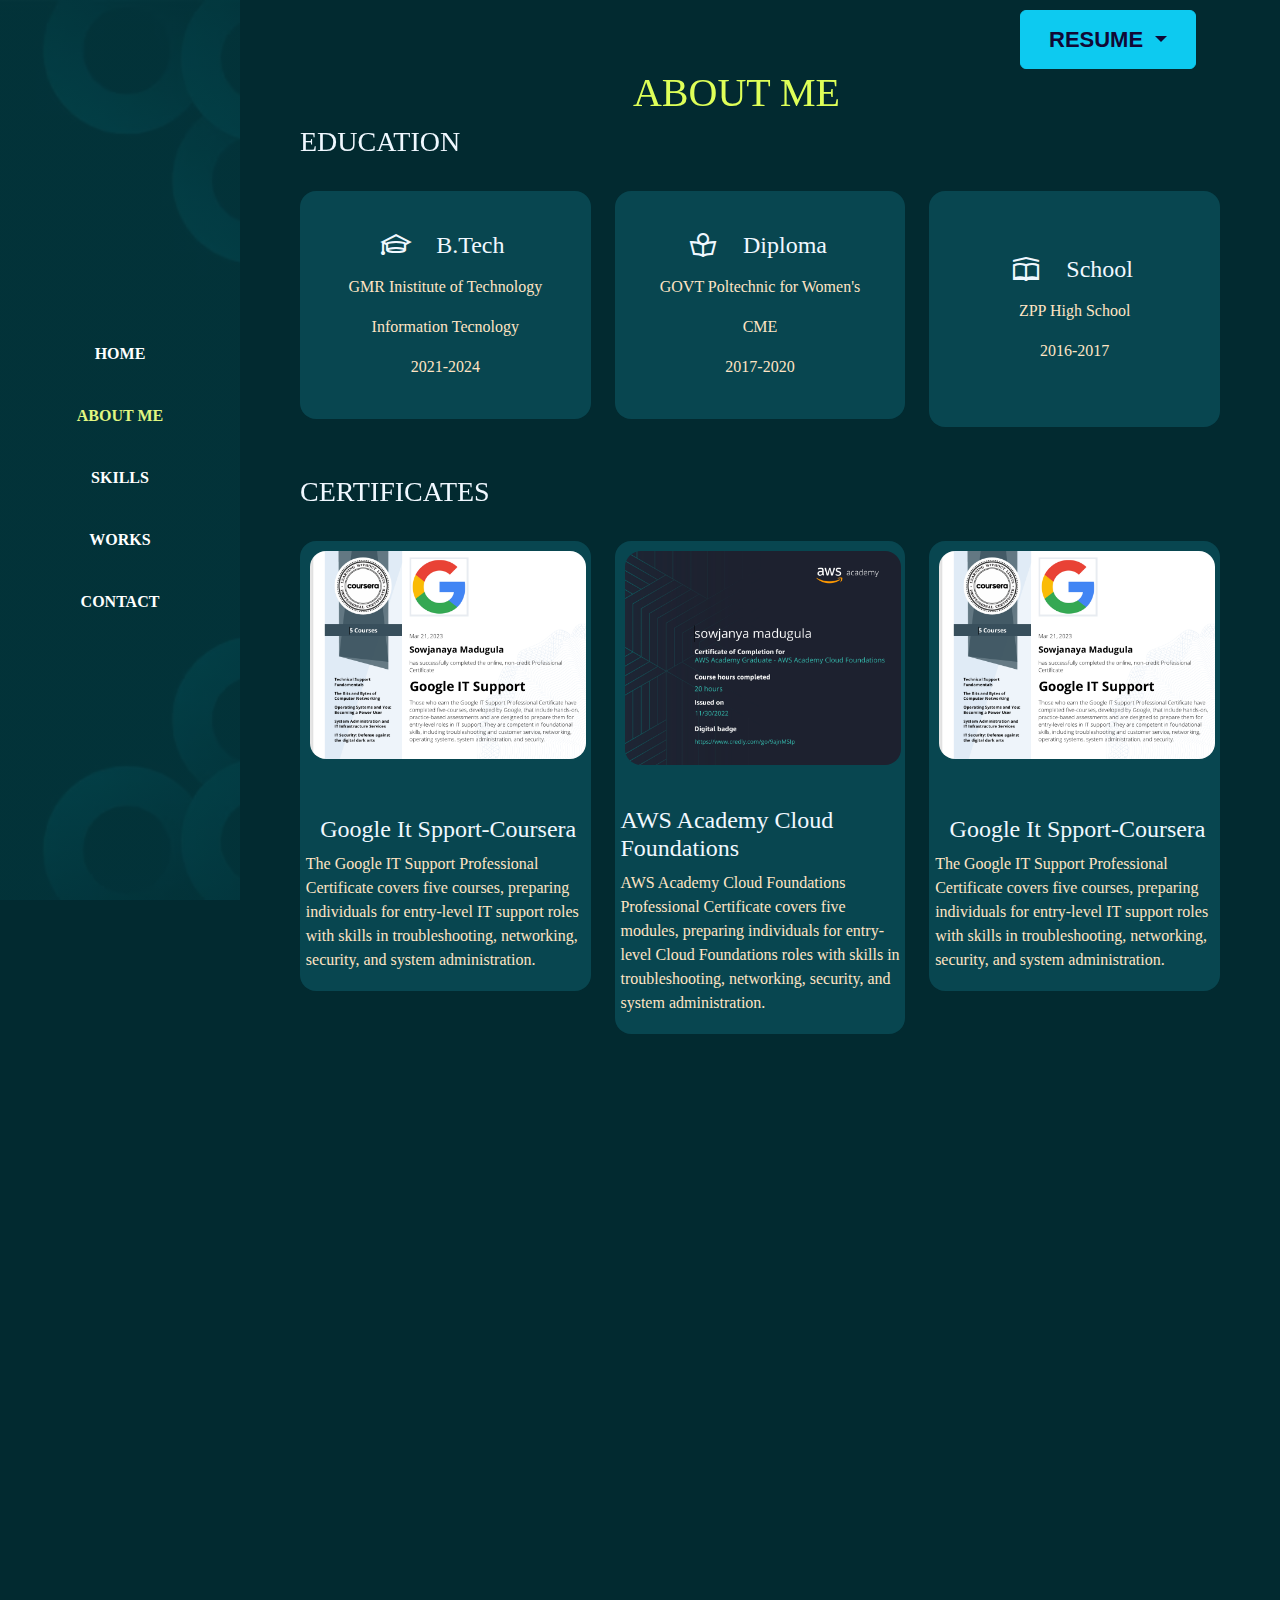
==== commit efef3db7: "Update aboutme.html" ====
--- a/aboutme.html
+++ b/aboutme.html
@@ -127,9 +127,9 @@
         <div class="row">
             <div class="col-lg-4" data-aos="fade-up"data-aos-delay="900" >
 <div class="card-custom rounded-4  bg-base shadow-effect">
-    <div class="card-custom-img rounded-4" ></div>
+    <div class="card-custom-img rounded-4" >
 <img src="./Assets/images/google-it-support.png" class="rounded-4" alt="coursera" style="height: 100%;width:95%; margin-top:10px;margin-left:10px">
-
+</div>
 <div class="card-custom-content p-4"></div>
 <div class="cer">
     <h4 style="color:aliceblue; margin-top:8%;font-family:serif;">Google It Spport-Coursera</h4>
@@ -139,9 +139,9 @@
         </div>
         <div class="col-lg-4" data-aos="fade-up"data-aos-delay="900" >
             <div class="card-custom rounded-4  bg-base shadow-effect">
-                <div class="card-custom-img rounded-4" ></div>
+                <div class="card-custom-img rounded-4" >
             <img src="Assets/images/aws-cloud-foundation.png" class="rounded-4" alt="coursera" style="height: 100%;width:95%; margin-top:10px;margin-left:10px">
-            
+            </div>
             <div class="card-custom-content p-4"></div>
             <div class="cer1">
                 <h4 style="color:aliceblue; margin-top:8%;font-family:serif;">AWS Academy Cloud Foundations</h4>
@@ -151,9 +151,9 @@
                     </div>
                     <div class="col-lg-4" data-aos="fade-up"data-aos-delay="1100" >
                         <div class="card-custom rounded-4  bg-base shadow-effect">
-                            <div class="card-custom-img rounded-4" ></div>
+                            <div class="card-custom-img rounded-4" >
                         <img src="./Assets/images/google-it-support.png" class="rounded-4" alt="coursera" style="height: 50%;width:95%; margin-top:10px;margin-left:10px">
-                        
+                        </div>
                         <div class="card-custom-content p-4"></div>
                         <div class="cer">
                             <h4 style="color:aliceblue; margin-top:8%;font-family:serif;">Google It Spport-Coursera</h4>
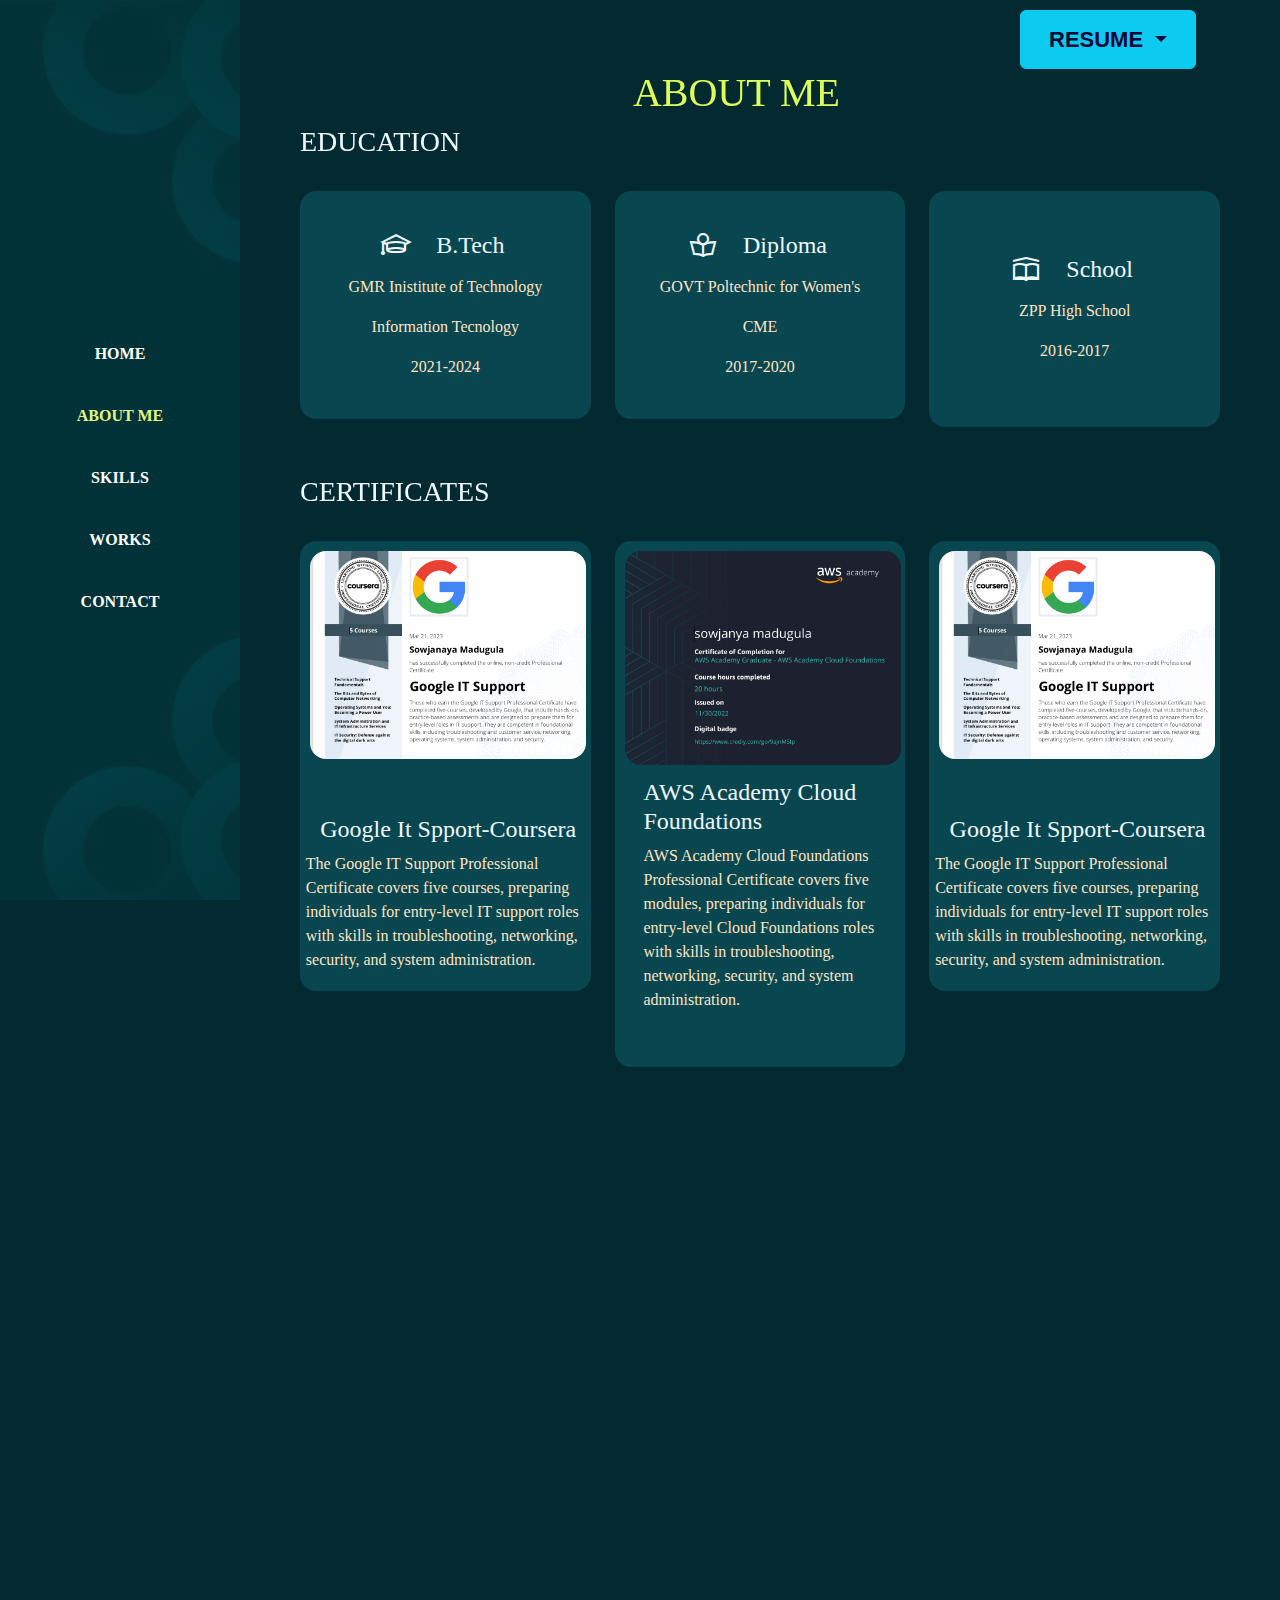
==== commit d1caed4c: "Update aboutme.html" ====
--- a/aboutme.html
+++ b/aboutme.html
@@ -142,11 +142,11 @@
                 <div class="card-custom-img rounded-4" >
             <img src="Assets/images/aws-cloud-foundation.png" class="rounded-4" alt="coursera" style="height: 100%;width:95%; margin-top:10px;margin-left:10px">
             </div>
-            <div class="card-custom-content p-4"></div>
+            <div class="card-custom-content p-4">
             <div class="cer1">
                 <h4 style="color:aliceblue; margin-top:8%;font-family:serif;">AWS Academy Cloud Foundations</h4>
             <p>AWS Academy Cloud Foundations Professional Certificate covers five modules, preparing individuals for entry-level  Cloud Foundations roles with skills in troubleshooting, networking, security, and system administration.</p>
-                        </div>
+                 </div>       </div>
             </div>
                     </div>
                     <div class="col-lg-4" data-aos="fade-up"data-aos-delay="1100" >
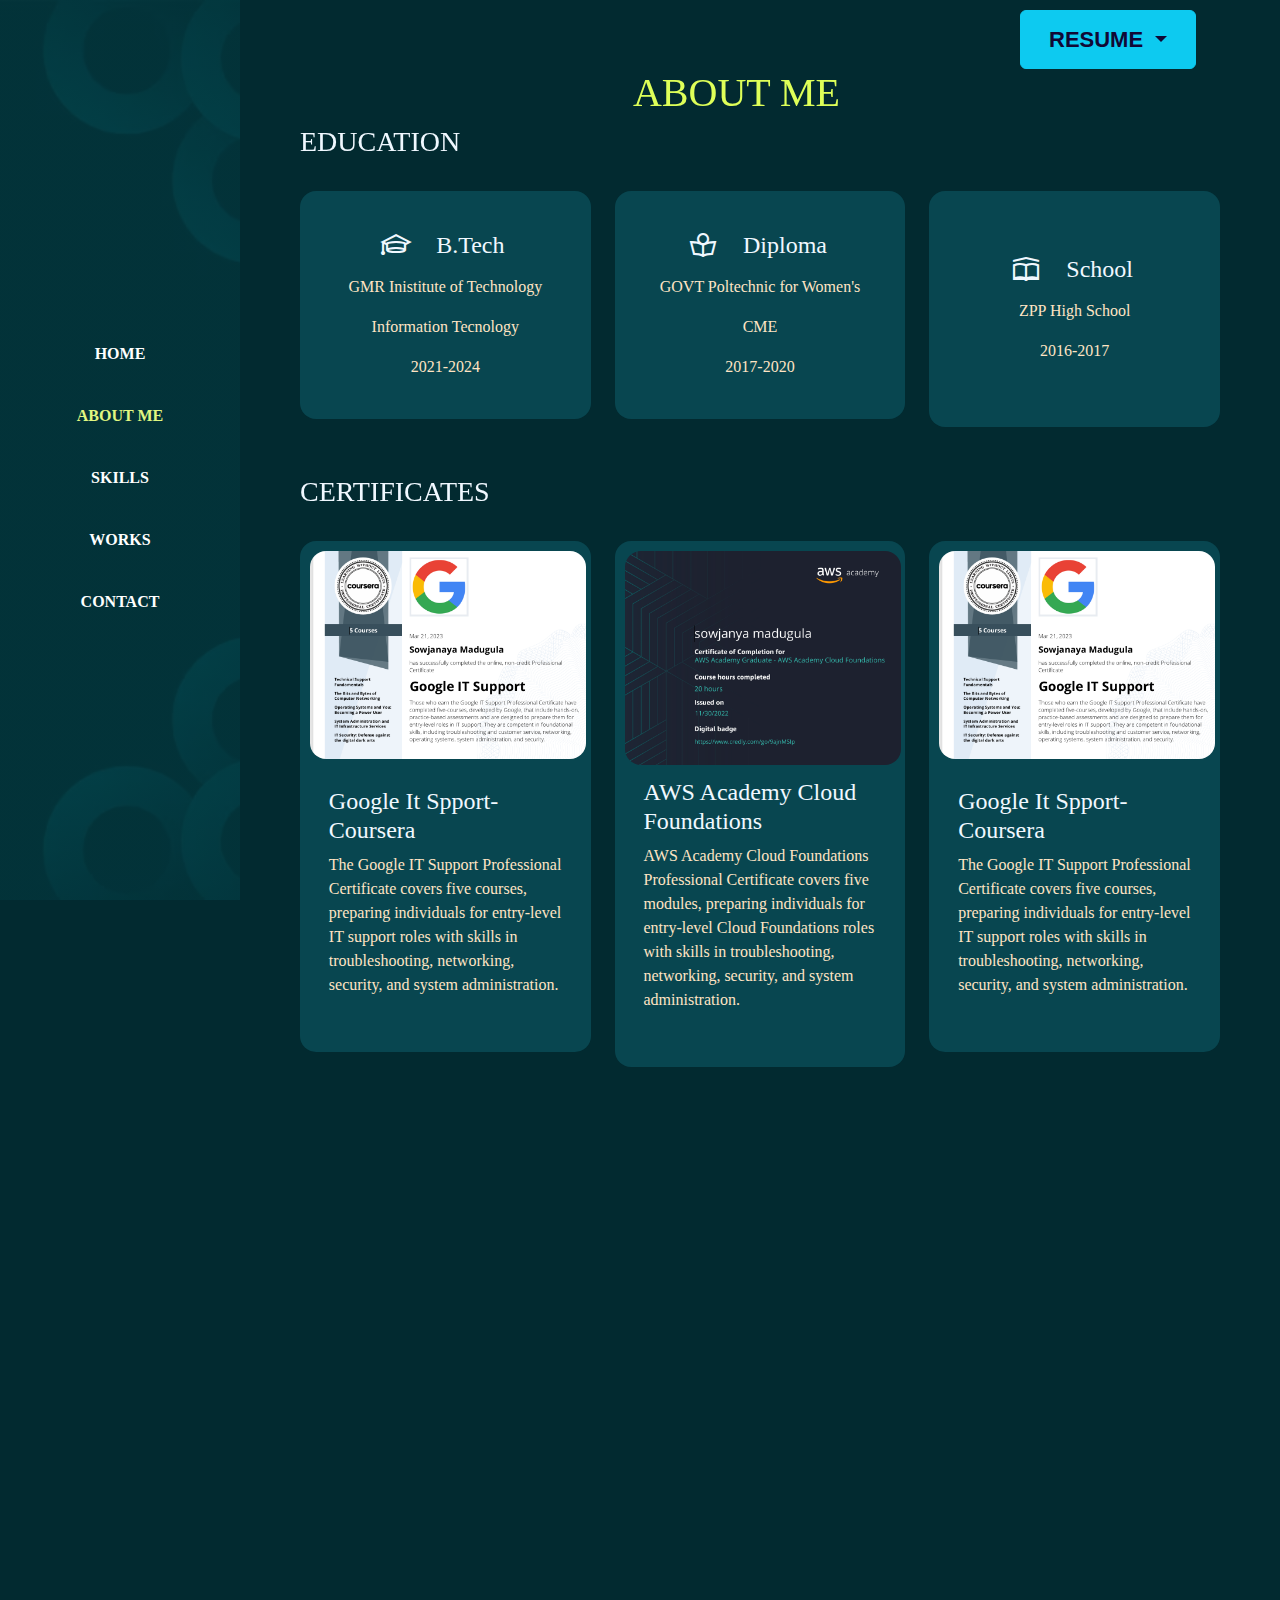
==== commit 478c3cb6: "Update aboutme.html" ====
--- a/aboutme.html
+++ b/aboutme.html
@@ -130,11 +130,11 @@
     <div class="card-custom-img rounded-4" >
 <img src="./Assets/images/google-it-support.png" class="rounded-4" alt="coursera" style="height: 100%;width:95%; margin-top:10px;margin-left:10px">
 </div>
-<div class="card-custom-content p-4"></div>
+<div class="card-custom-content p-4">
 <div class="cer">
     <h4 style="color:aliceblue; margin-top:8%;font-family:serif;">Google It Spport-Coursera</h4>
 <p>The Google IT Support Professional Certificate covers five courses, preparing individuals for entry-level IT support roles with skills in troubleshooting, networking, security, and system administration.</p>
-            </div>
+        </div>    </div>
 </div>
         </div>
         <div class="col-lg-4" data-aos="fade-up"data-aos-delay="900" >
@@ -154,11 +154,11 @@
                             <div class="card-custom-img rounded-4" >
                         <img src="./Assets/images/google-it-support.png" class="rounded-4" alt="coursera" style="height: 50%;width:95%; margin-top:10px;margin-left:10px">
                         </div>
-                        <div class="card-custom-content p-4"></div>
+                        <div class="card-custom-content p-4">
                         <div class="cer">
                             <h4 style="color:aliceblue; margin-top:8%;font-family:serif;">Google It Spport-Coursera</h4>
                         <p>The Google IT Support Professional Certificate covers five courses, preparing individuals for entry-level IT support roles with skills in troubleshooting, networking, security, and system administration.</p>
-                                    </div>
+                                    </div></div>
                         </div>
                                 </div>
     </div>
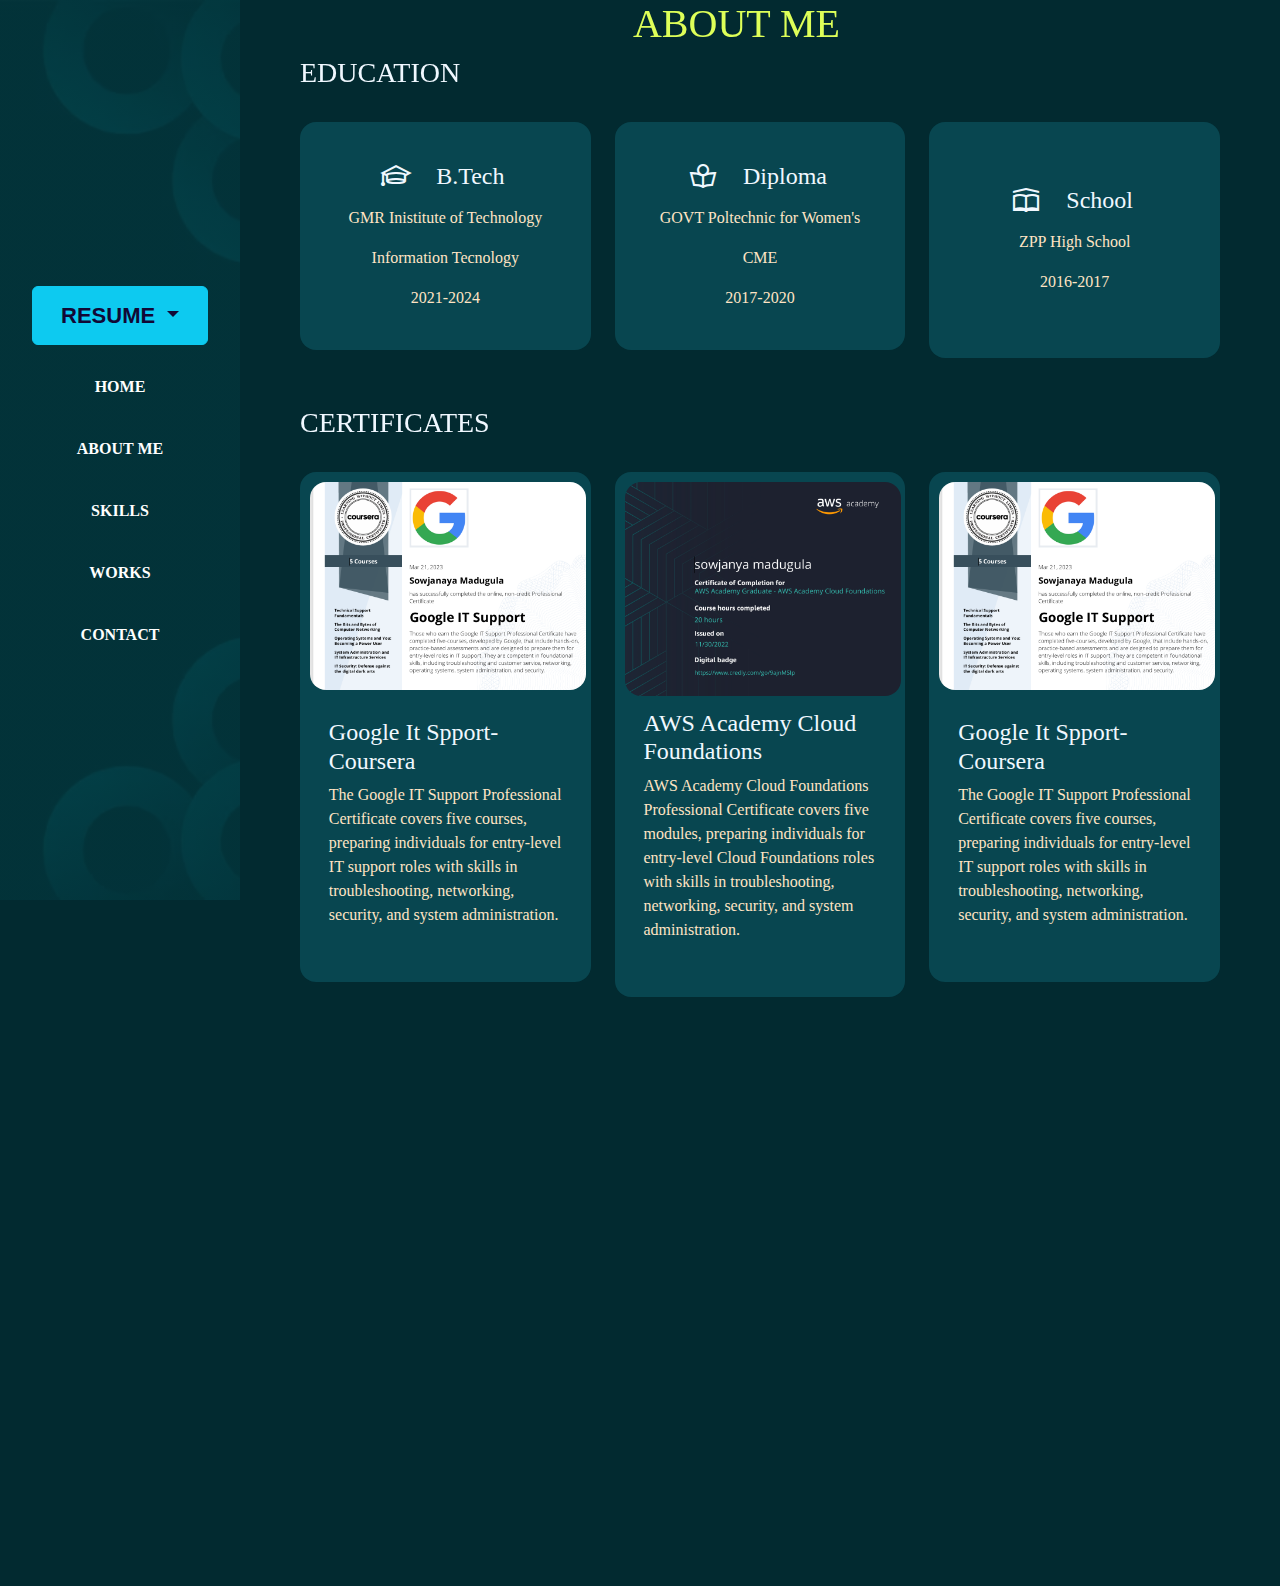
==== commit 180c4058: "Update aboutme.html" ====
--- a/aboutme.html
+++ b/aboutme.html
@@ -12,47 +12,54 @@
 <body data-bs-spy="scroll" data-bs-target=".navbar">
 <!-- navbar -->
 <nav class="navbar navbar-expand-lg navbar-dark fixed-top">
-    <div class="container flex-lg-column">
-      <a class="navbar-brand mg-lg-auto mb-lg-4" href="#">
-        <span class="h3 fw-bold d-blod d-lg-none">Madugula Sowjanya</span>
-        <!-- <img src="./Assets/images/myphoto.jpg"  class="d-none d-lg-block Iounded-circle" alt="photo"> -->
-      </a>
-      <button class="navbar-toggler" type="button" data-bs-toggle="collapse" data-bs-target="#navbarNav" aria-controls="navbarNav" aria-expanded="false" aria-label="Toggle navigation">
-        <span class="navbar-toggler-icon"></span>
-      </button>
-      <div class="collapse navbar-collapse" id="navbar">
-        <ul class="navbar-nav ms-auto flex-lg-column text-lg-center">
-         
-          <li class="nav-item">
-            <a class="nav-link" href="index.html">Home</a>
-          </li>
-          <li class="nav-item">
-            <a class="nav-link" href="#aboutme">About Me</a>
-          </li>
-          <li class="nav-item">
-            <a class="nav-link" href="skills.html">Skills</a>
-          </li>
-          <li class="nav-item">
-            <a class="nav-link" href="works.html">Works</a>
-          </li>
-         
-          <li class="nav-item">
-            <a class="nav-link" href="contact.html">Contact</a>
-          </li>
-        </ul>
-      </div>
-    </div>
-  </nav>
+  <div class="container flex-lg-column">
+    <a class="navbar-brand mg-lg-auto mb-lg-4" href="#">
+      <span class="h3 fw-bold d-block d-lg-none">Madugula Sowjanya</span>
+      <!-- <img src="./Assets/images/myphoto.jpg" class="d-none d-lg-block rounded-circle" alt="photo"> -->
+    </a>
+    <button
+      class="navbar-toggler"
+      type="button"
+      data-bs-toggle="collapse"
+      data-bs-target="#navbarNav" 
+      aria-controls="navbarNav"
+      aria-expanded="false"
+      aria-label="Toggle navigation"
+    >
+      <span class="navbar-toggler-icon"></span>
+    </button>
+    <div class="collapse navbar-collapse" id="navbarNav">
+      <ul class="navbar-nav ms-auto flex-lg-column text-lg-center">
+        <div class="dropdown">
+          <button class="btn btn-info dropdown-toggle" type="button" data-bs-toggle="dropdown" aria-expanded="false" style="color: rgb(17, 8, 53);font-size:22px">RESUME
+              <i class="bi bi-three-dots-vertical"></i> 
+          </button>
+          <ul class="dropdown-menu">
+              <li><a class="dropdown-item" href="./Assets/images/MADUGULASOWJANYA.pdf" target="_blank">View</a></li>
+              <li><a class="dropdown-item" href="./Assets/images/MADUGULASOWJANYA.pdf"  download target="_blank" class="download-btn" title="Download Resume"><i class="fa-solid fa-download"></i> Download</a></li>
+          </ul>
+      </div>
+        <li class="nav-item">
+          <a class="nav-link" href="index.html">Home</a>
+        </li>
+        <li class="nav-item">
+          <a class="nav-link" href="aboutme.html">About Me</a>
+        </li>
+        <li class="nav-item">
+          <a class="nav-link" href="skills.html">Skills</a>
+        </li>
+        <li class="nav-item">
+          <a class="nav-link" href="works.html">Works</a>
+        </li>
+        <li class="nav-item">
+          <a class="nav-link" href="contact.html">Contact</a>
+        </li>
+      </ul>
+    </div>
+  </div>
+</nav>
   <div id="content-wrapper">
-    <div class="dropdown" style="margin-left: 75%;">
-      <button class="btn btn-info dropdown-toggle" type="button" data-bs-toggle="dropdown" aria-expanded="false" style="color: rgb(17, 8, 53);font-size:22px">RESUME
-          <i class="bi bi-three-dots-vertical"></i> 
-      </button>
-      <ul class="dropdown-menu">
-          <li><a class="dropdown-item" href="./Assets/images/MADUGULASOWJANYA.pdf" target="_blank">View</a></li>
-          <li><a class="dropdown-item" href="./Assets/images/MADUGULASOWJANYA.pdf"  download target="_blank" class="download-btn" title="Download Resume"><i class="fa-solid fa-download"></i> Download</a></li>
-      </ul>
-  </div>
+    
   <section id="aboutme" class="full-height1 px-lg-5">
     <div class="container">
       <div class="row pb-4" data-aos="fade-up"  data-aos-delay="200">
